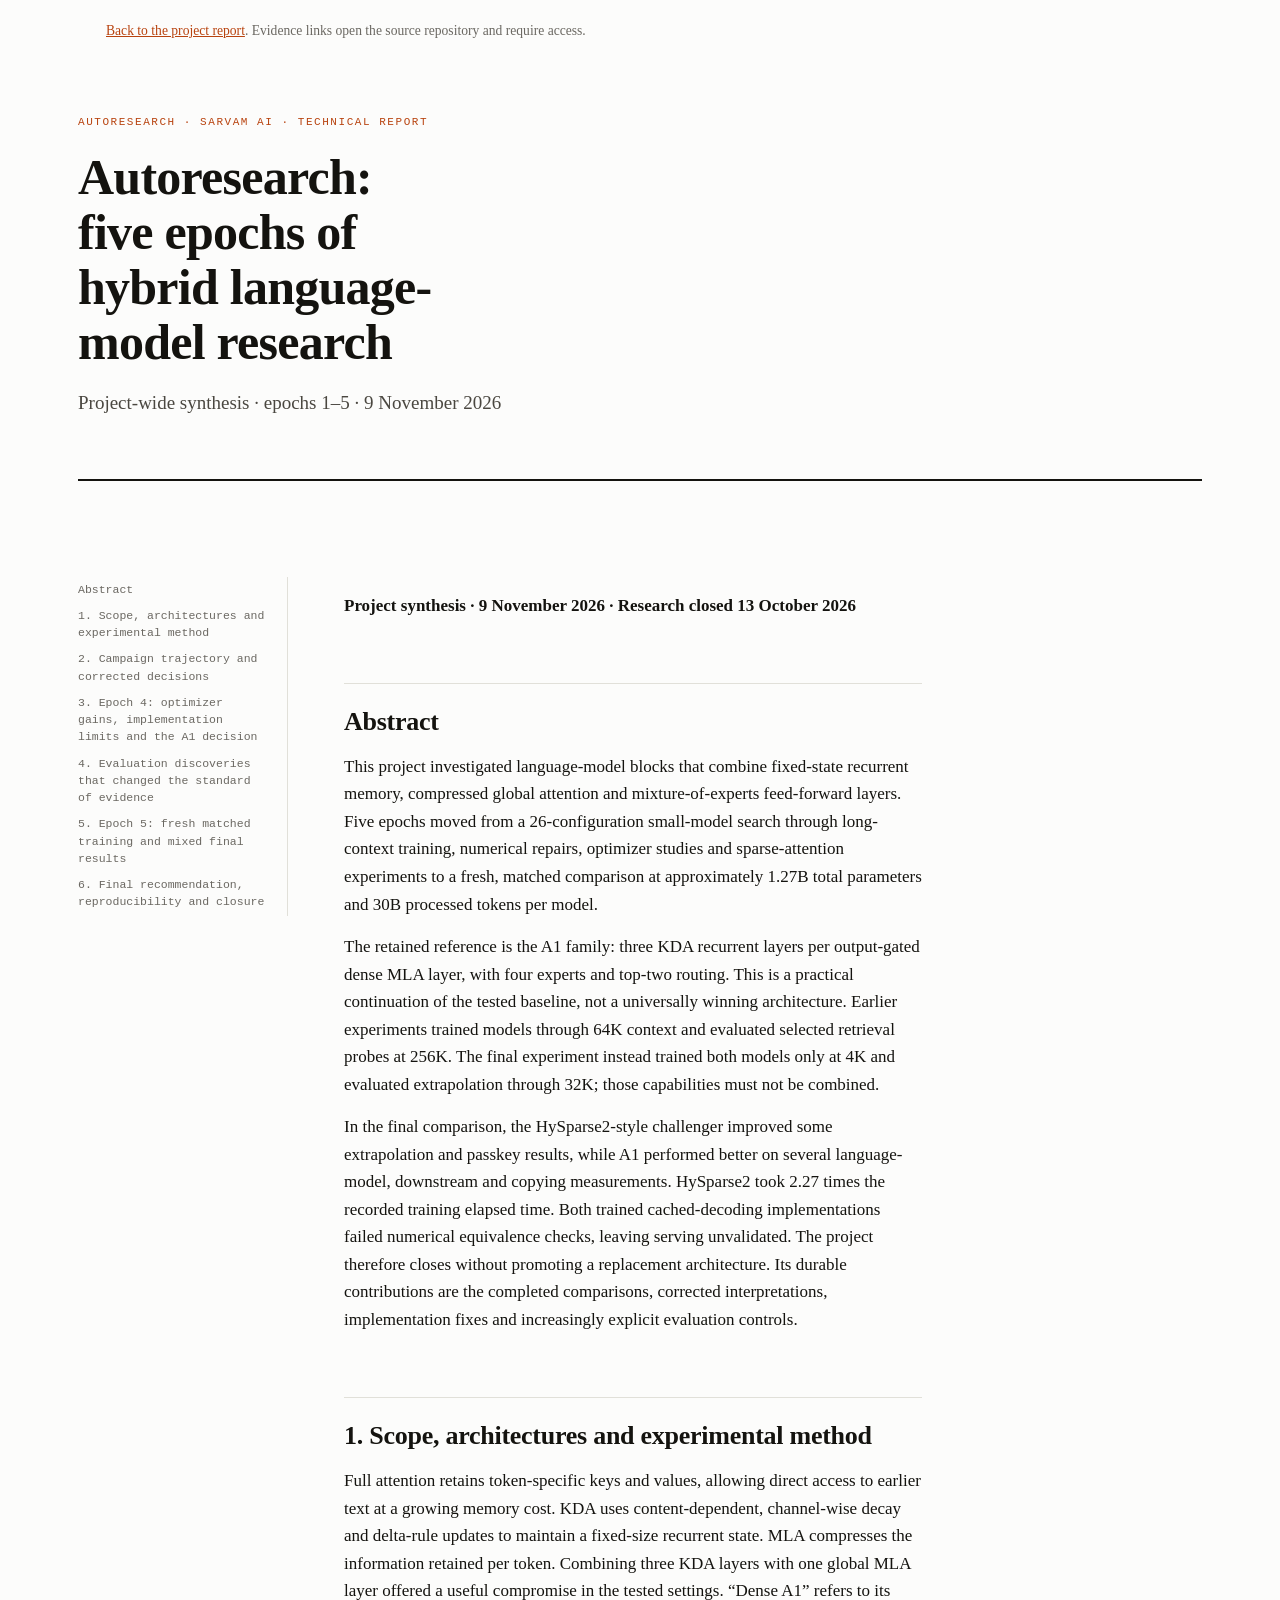
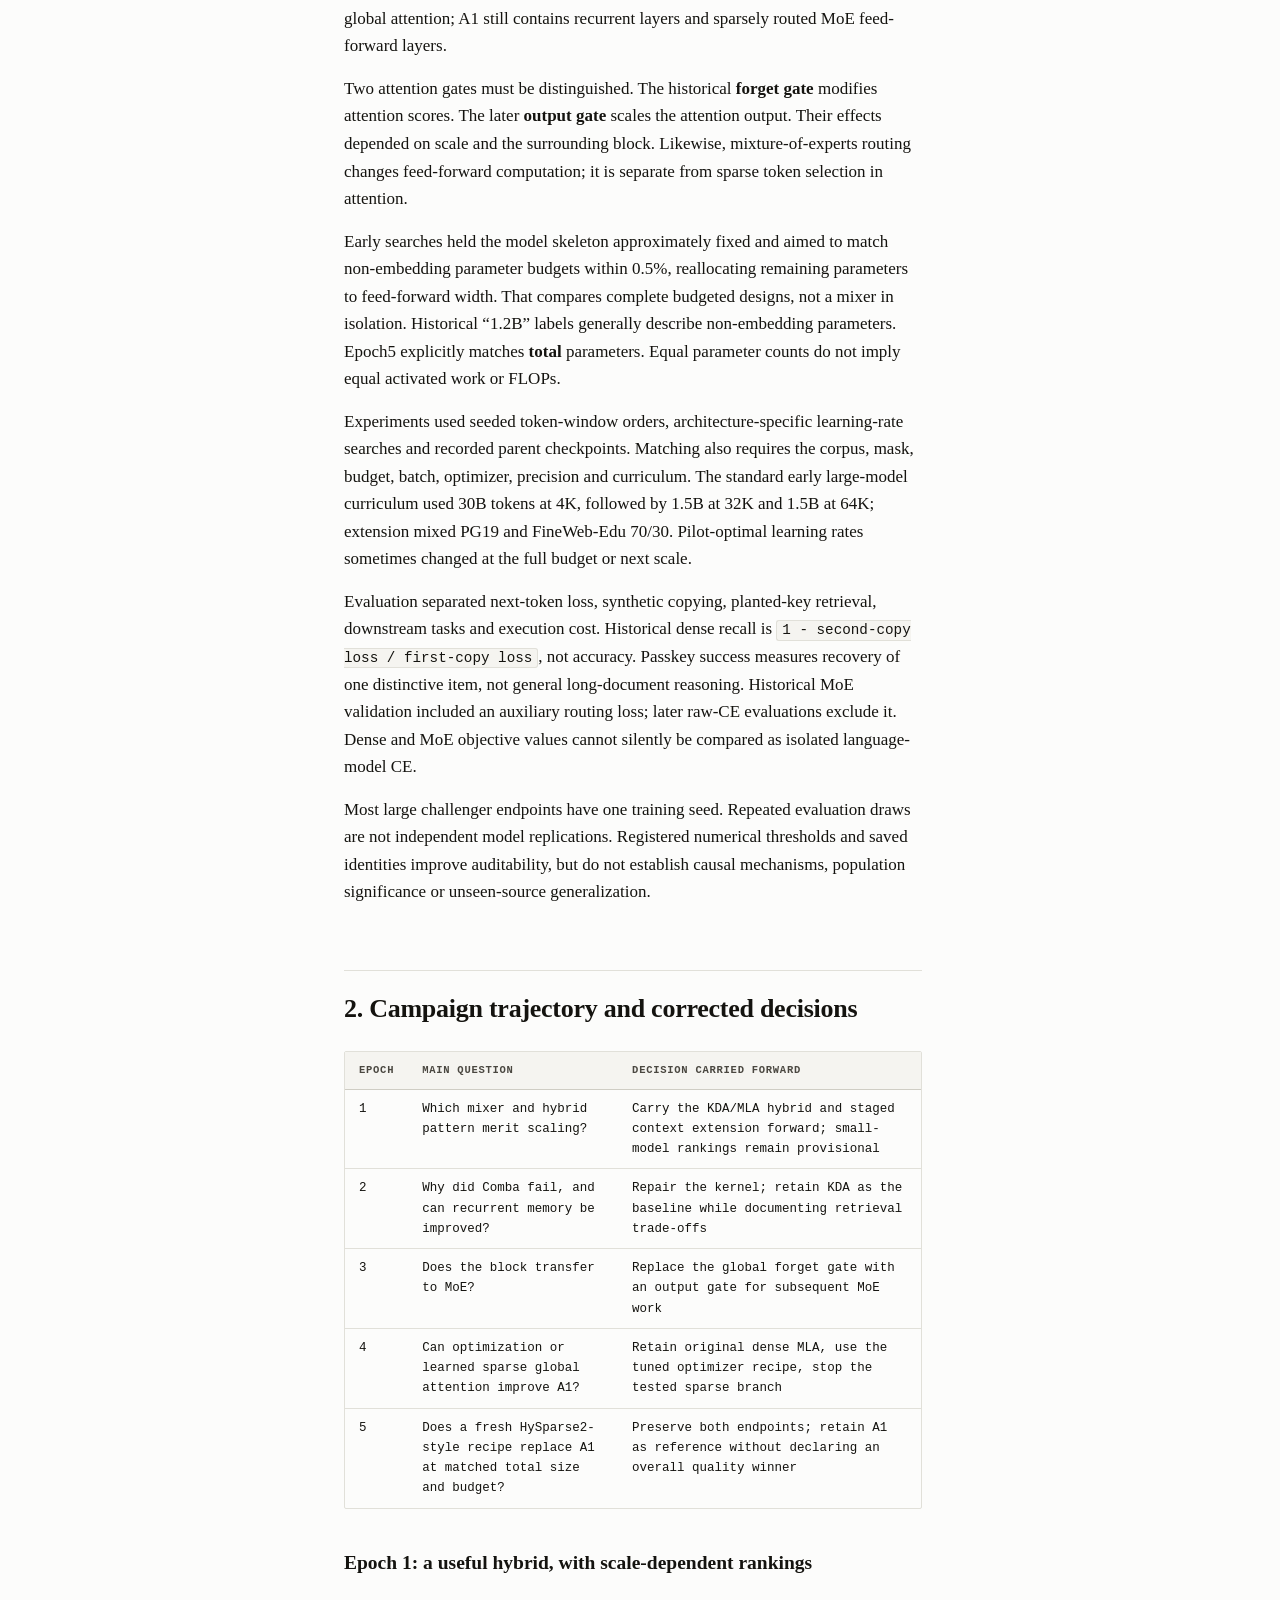
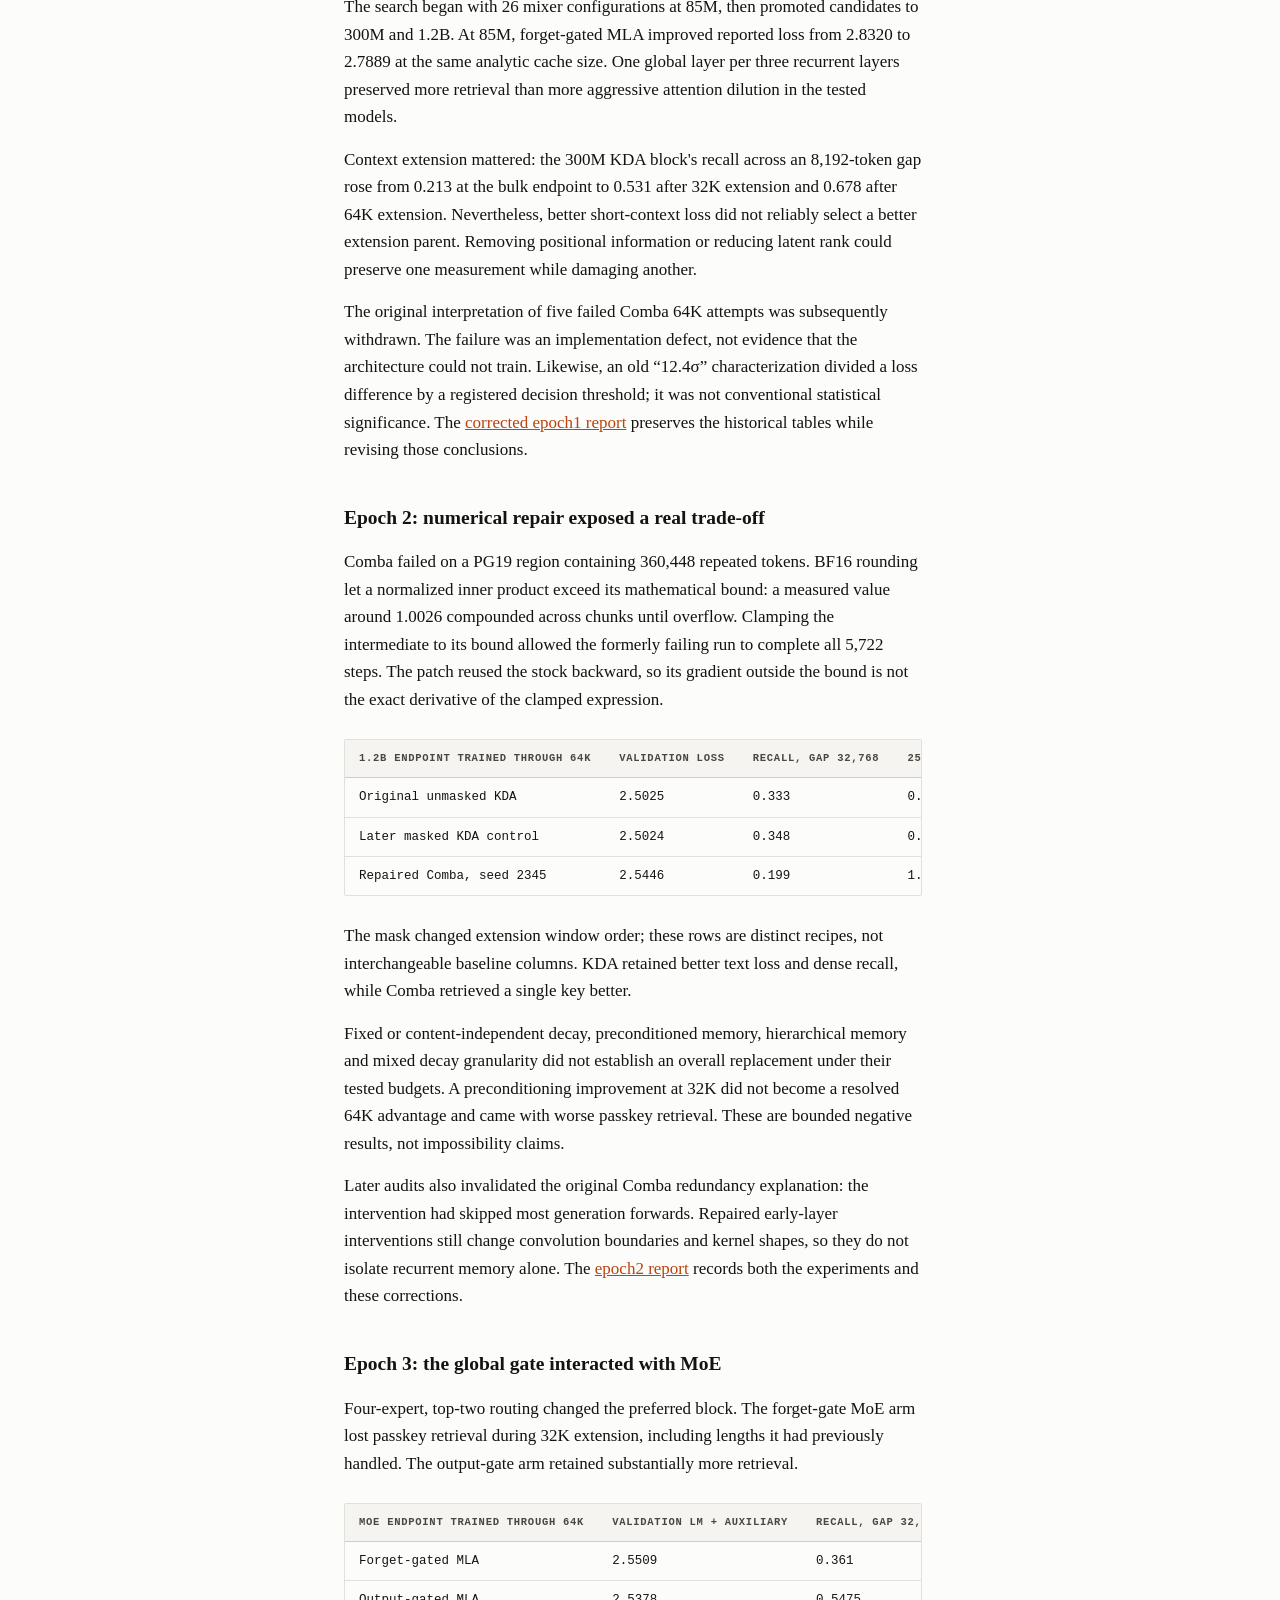
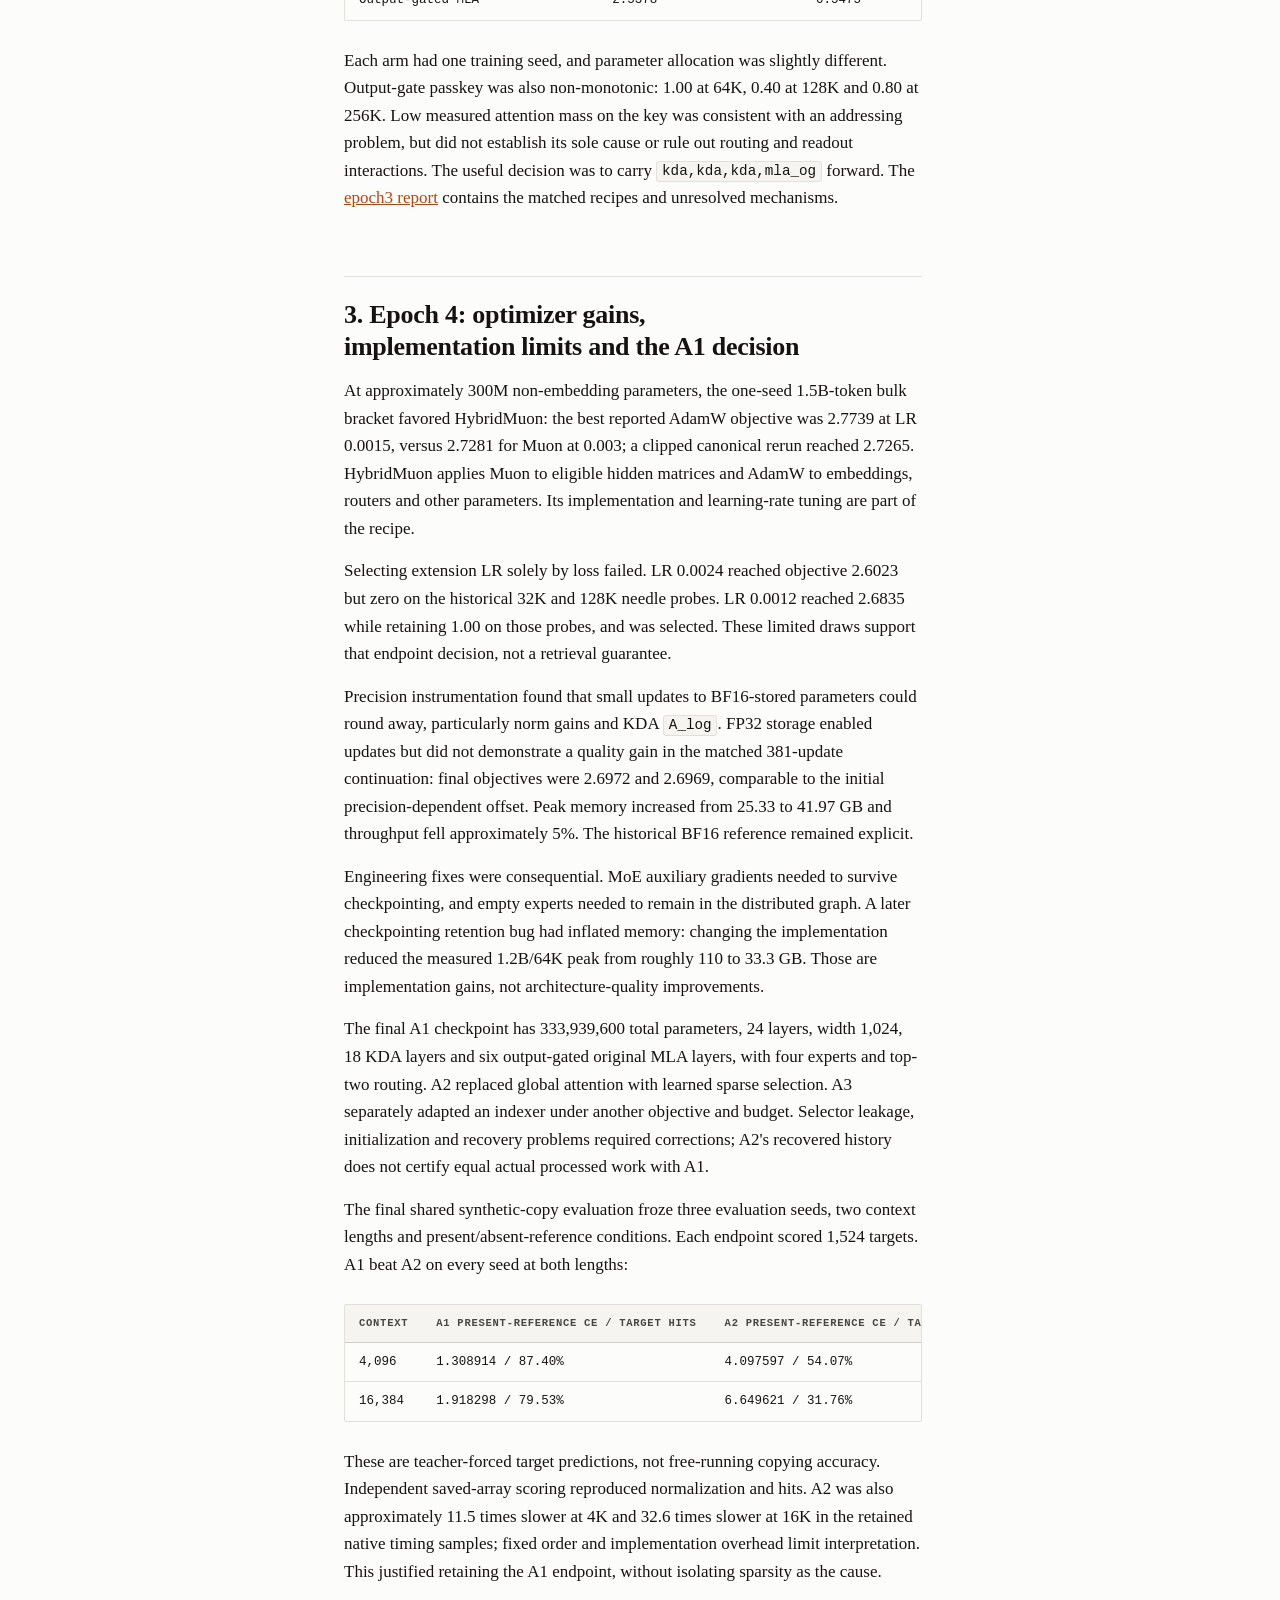
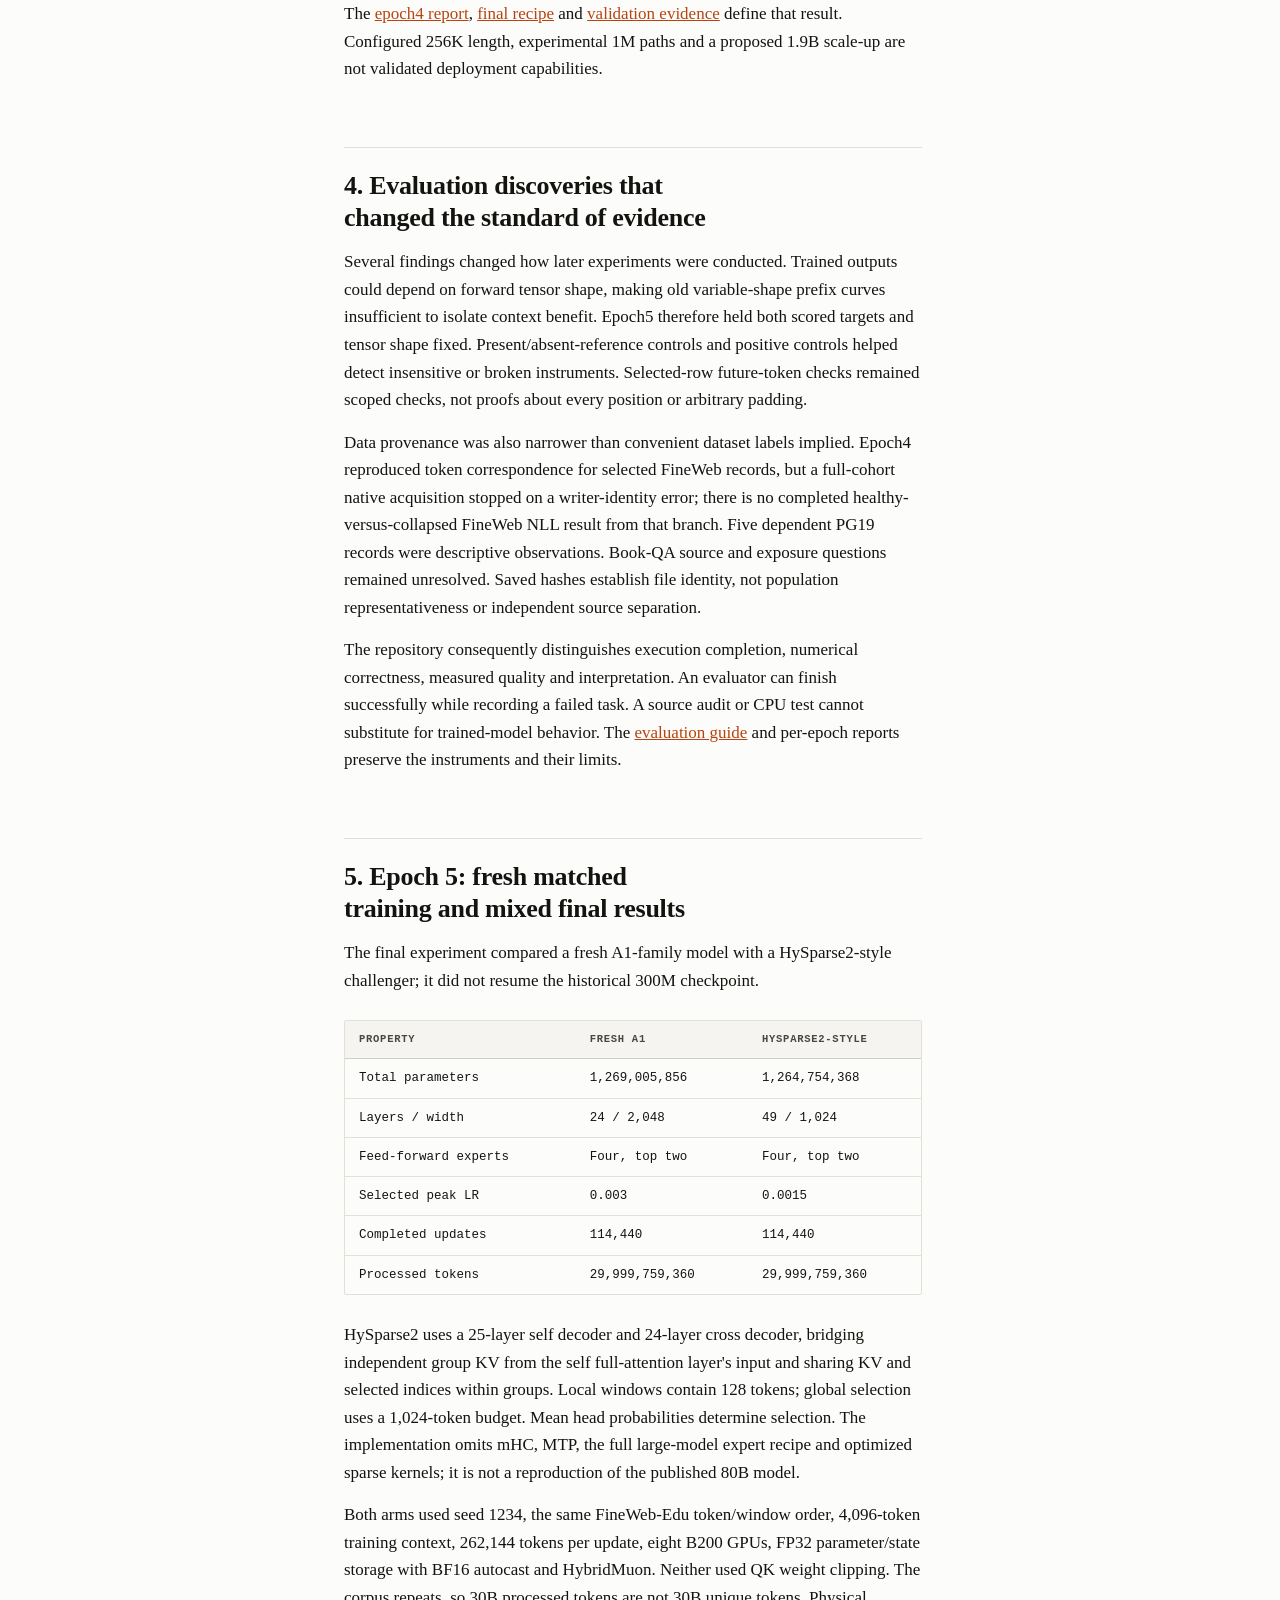
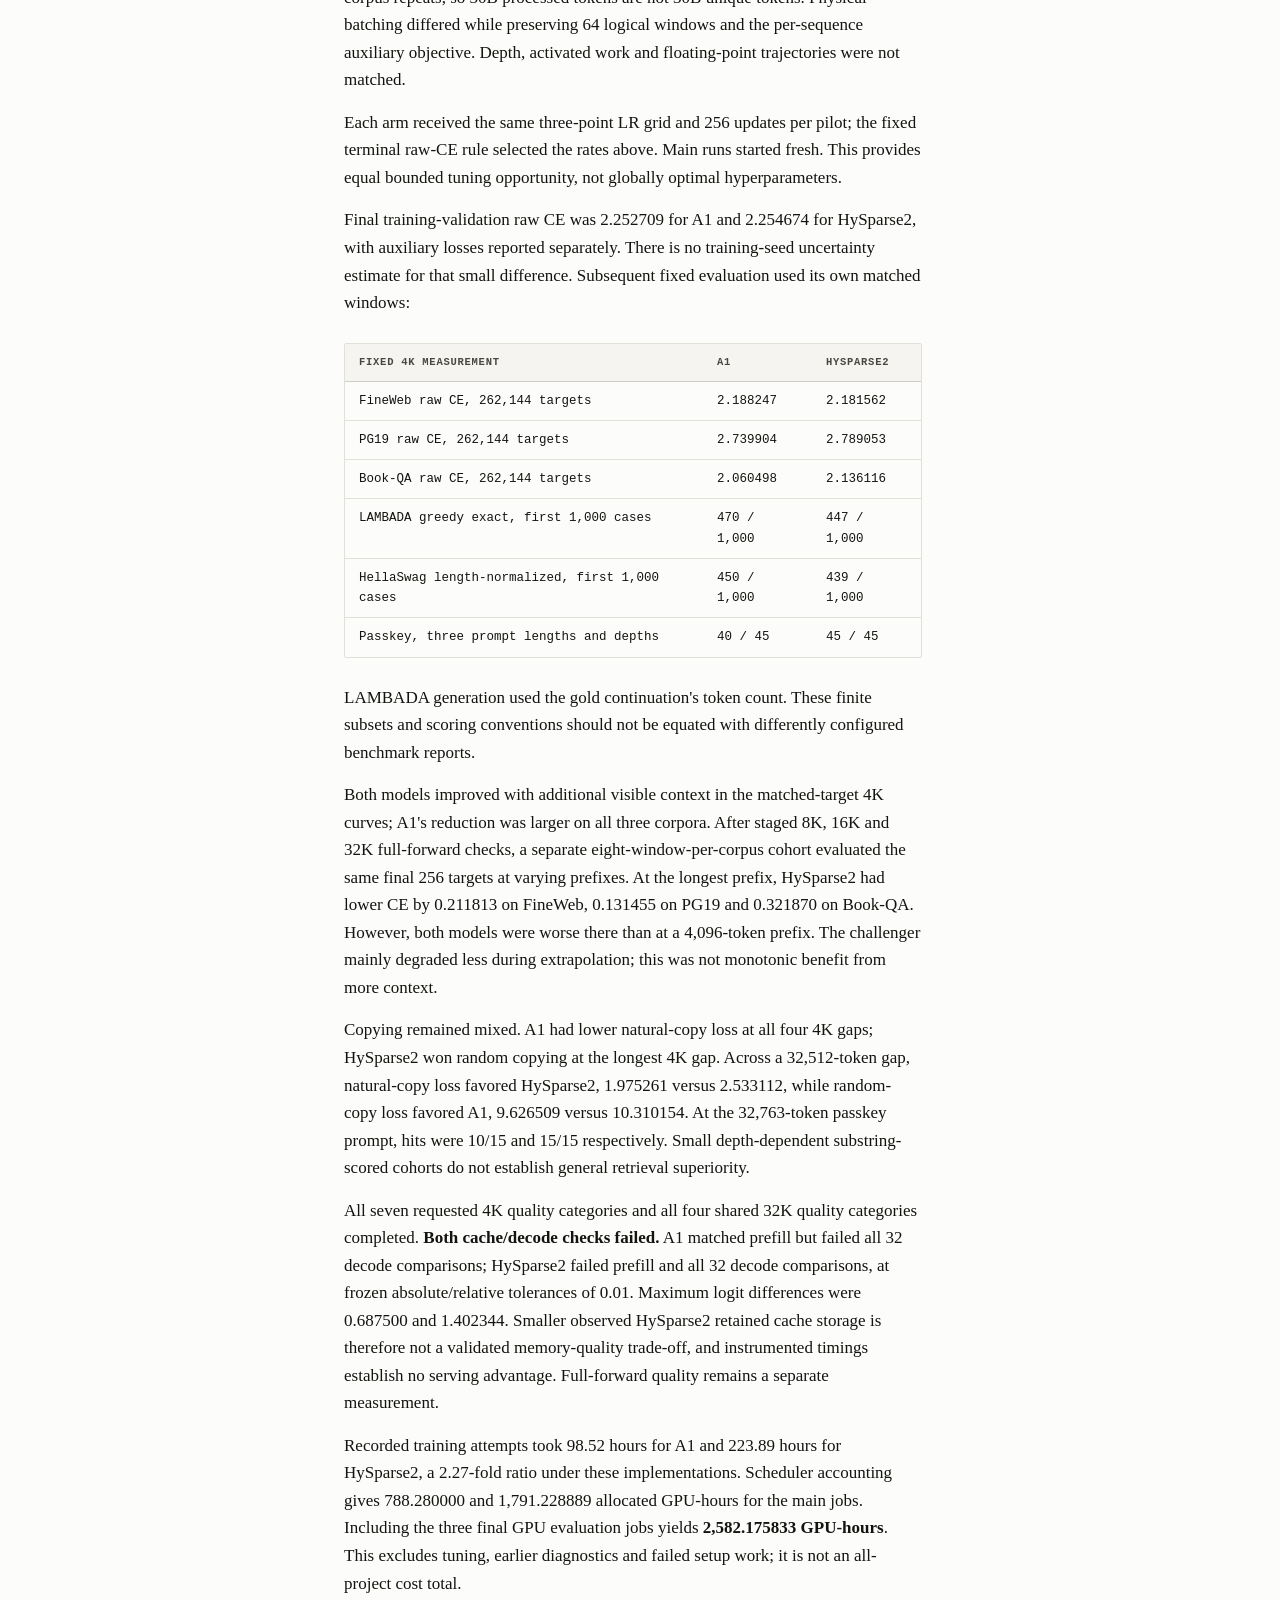
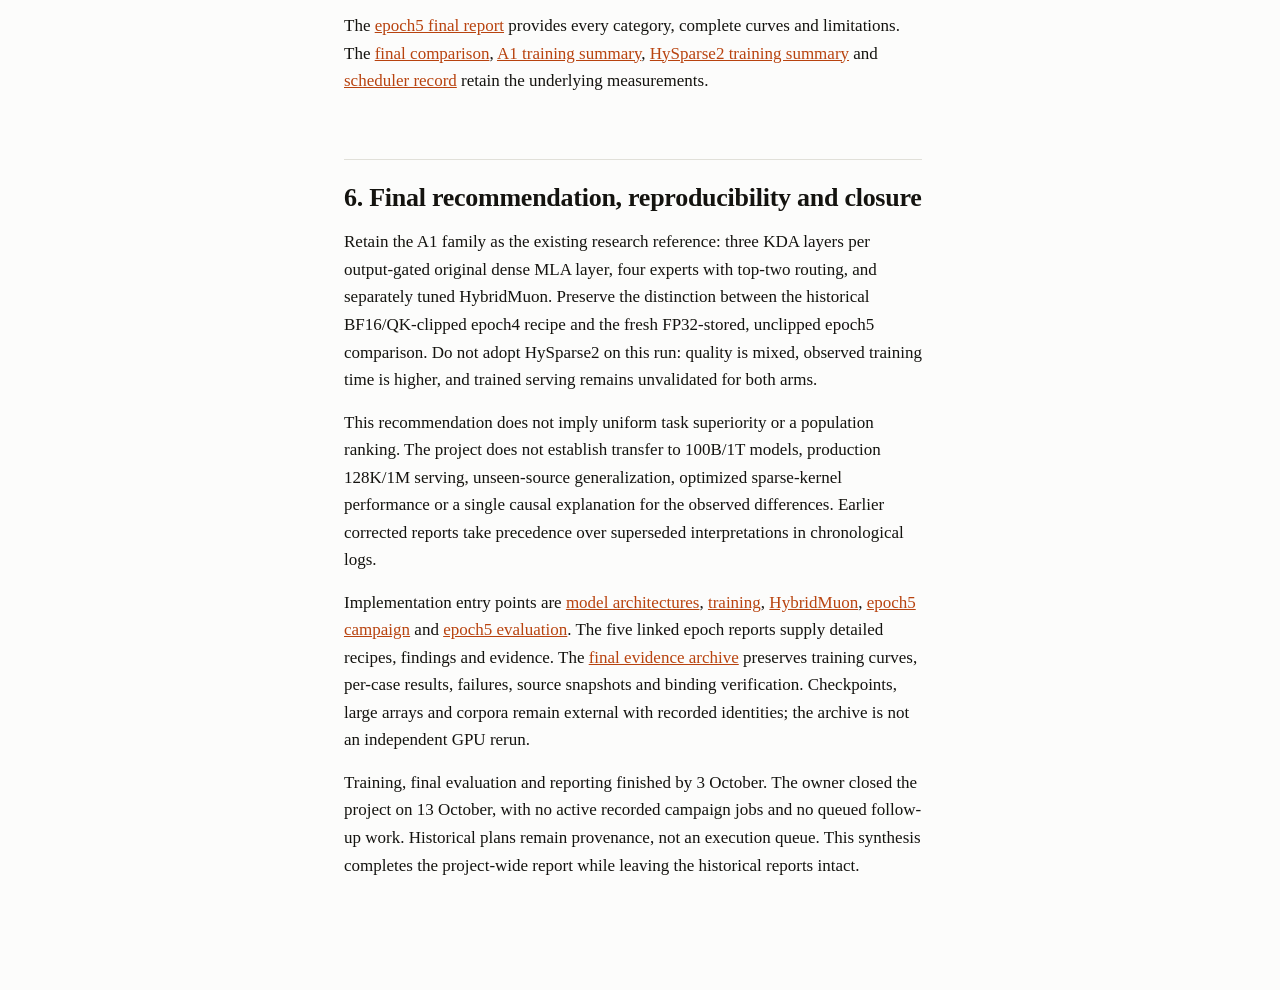
==== report.html @ d6b73aab "Publish interactive report on five epochs of hybrid model research" ====
<!doctype html>
<html lang="en">
<head>
<meta charset="utf-8">
<meta name="viewport" content="width=device-width, initial-scale=1">
<title>Autoresearch: five epochs of hybrid language-model research</title>
<style>
:root{
  /* Palette inherited from the figures, so page and plots read as one system.
     The plots' orange #eb6834 and blue #2a78d6 are deepened here for text
     contrast; the rule colour is the plots' own grid line. */
  --ground:#fcfcfb; --raise:#f5f4f0; --ink:#14130f; --ink-2:#4a4740;
  --muted:#6b6862; --rule:#e1e0d9; --rule-2:#cfcdc4;
  --accent:#b8430f; --accent-mark:#eb6834; --rival:#1f5fae;
  --good:#1f6f4a; --warn:#8a5a00;
  --serif:Charter,"Bitstream Charter","Iowan Old Style","Source Serif Pro",Georgia,serif;
  --sans:"Inter var",ui-sans-serif,-apple-system,"Segoe UI",Roboto,Helvetica,Arial,sans-serif;
  --mono:ui-monospace,"SF Mono",SFMono-Regular,Menlo,Consolas,"Liberation Mono",monospace;
  --measure:68ch;
}
@media (prefers-color-scheme:dark){
  :root{--ground:#100f0d; --raise:#1a1815; --ink:#eeece6; --ink-2:#c2bfb6;
        --muted:#8f8b82; --rule:#2b2925; --rule-2:#3b3833;
        --accent:#f08a5f; --accent-mark:#eb6834; --rival:#6ea8ec;
        --good:#5fbf8f; --warn:#d9a441;}
}
:root[data-theme="dark"]{--ground:#100f0d; --raise:#1a1815; --ink:#eeece6; --ink-2:#c2bfb6;
  --muted:#8f8b82; --rule:#2b2925; --rule-2:#3b3833;
  --accent:#f08a5f; --accent-mark:#eb6834; --rival:#6ea8ec;
  --good:#5fbf8f; --warn:#d9a441;}
:root[data-theme="light"]{--ground:#fcfcfb; --raise:#f5f4f0; --ink:#14130f; --ink-2:#4a4740;
  --muted:#6b6862; --rule:#e1e0d9; --rule-2:#cfcdc4;
  --accent:#b8430f; --accent-mark:#eb6834; --rival:#1f5fae;
  --good:#1f6f4a; --warn:#8a5a00;}

*{box-sizing:border-box}
body{margin:0;background:var(--ground);color:var(--ink);
  font-family:var(--serif);font-size:17px;line-height:1.62;
  -webkit-font-smoothing:antialiased;font-variant-numeric:oldstyle-nums proportional-nums}
.wrap{max-width:1180px;margin:0 auto;padding:0 28px 96px;
  display:grid;grid-template-columns:minmax(0,1fr);gap:0}
@media(min-width:1080px){.wrap{grid-template-columns:210px minmax(0,1fr);gap:56px;padding-top:8px}}

/* ---- masthead: facts, not flourish ---- */
header.mast{grid-column:1/-1;padding:64px 0 30px;border-bottom:2px solid var(--ink);margin-bottom:40px}
.eyebrow{font-family:var(--mono);font-size:11px;letter-spacing:.14em;text-transform:uppercase;
  color:var(--accent);margin:0 0 18px}
h1.title{font-family:var(--serif);font-weight:600;font-size:clamp(30px,4.6vw,50px);
  line-height:1.1;letter-spacing:-.015em;margin:0 0 18px;max-width:20ch;text-wrap:balance}
.standfirst{font-size:19px;color:var(--ink-2);max-width:60ch;margin:0 0 30px}
.ledger{display:flex;flex-wrap:wrap;gap:0;border-top:1px solid var(--rule);
  font-family:var(--mono);font-size:12px}
.ledger div{padding:11px 24px 11px 0;margin-right:24px;border-right:1px solid var(--rule);
  display:flex;flex-direction:column;gap:3px}
.ledger div:last-child{border-right:0}
.ledger b{font-size:19px;font-weight:600;color:var(--ink);font-variant-numeric:tabular-nums}
.ledger span{color:var(--muted);letter-spacing:.06em;text-transform:uppercase;font-size:10px}

/* ---- side nav ---- */
nav.toc{display:none}
@media(min-width:1080px){
  nav.toc{display:block;position:sticky;top:24px;align-self:start;max-height:calc(100vh - 48px);
    overflow-y:auto;font-family:var(--mono);font-size:11.5px;line-height:1.5;
    border-right:1px solid var(--rule);padding-right:18px}
  nav.toc a{display:block;color:var(--muted);text-decoration:none;padding:4px 0;
    border-bottom:1px solid transparent}
  nav.toc a:hover{color:var(--accent)}
}

main{min-width:0;max-width:var(--measure)}
h2{font-family:var(--serif);font-weight:600;font-size:26px;line-height:1.22;letter-spacing:-.01em;
  margin:64px 0 6px;padding-top:22px;border-top:1px solid var(--rule);text-wrap:balance}
h3{font-family:var(--serif);font-weight:600;font-size:19.5px;margin:38px 0 4px;text-wrap:balance}
h4{font-family:var(--mono);font-weight:600;font-size:12px;letter-spacing:.1em;text-transform:uppercase;
  color:var(--muted);margin:30px 0 4px}
p{margin:15px 0}
strong{font-weight:650;color:var(--ink)}
em{font-style:italic}
a{color:var(--accent)}
code{font-family:var(--mono);font-size:.84em;background:var(--raise);
  border:1px solid var(--rule);border-radius:3px;padding:.1em .34em;word-break:break-word}
blockquote{margin:26px 0;padding:18px 22px;background:var(--raise);
  border-left:3px solid var(--accent-mark);font-size:17px}
blockquote p{margin:0}
ul,ol{margin:15px 0;padding-left:1.35em}
li{margin:7px 0}
li::marker{color:var(--muted);font-family:var(--mono);font-size:.85em}

/* ---- tables: the data voice is monospace ---- */
.scroll{overflow-x:auto;margin:26px 0;border:1px solid var(--rule);border-radius:2px}
table{border-collapse:collapse;width:100%;font-family:var(--mono);font-size:12.5px;
  font-variant-numeric:tabular-nums lining-nums}
th{text-align:left;padding:10px 14px;background:var(--raise);color:var(--ink-2);
  font-weight:600;font-size:10.5px;letter-spacing:.07em;text-transform:uppercase;
  border-bottom:1px solid var(--rule-2);white-space:nowrap}
td{padding:9px 14px;border-bottom:1px solid var(--rule);vertical-align:top}
tbody tr:last-child td{border-bottom:0}
td:first-child{color:var(--ink)}
td code{background:none;border:0;padding:0}

/* ---- figures break out of the measure ---- */
figure{margin:40px 0;max-width:min(100%,900px)}
@media(min-width:1080px){figure{width:calc(var(--measure) + 150px);max-width:none}}
figure img{width:100%;height:auto;display:block;border:1px solid var(--rule);border-radius:2px;
  background:#fcfcfb}
figcaption{font-family:var(--sans);font-size:12.5px;line-height:1.5;color:var(--muted);
  margin-top:10px;max-width:72ch}
.fignum{font-family:var(--mono);font-size:10.5px;letter-spacing:.09em;text-transform:uppercase;
  color:var(--accent);margin-right:7px}

:focus-visible{outline:2px solid var(--accent);outline-offset:2px}
@media (prefers-reduced-motion:reduce){*{animation:none!important;transition:none!important}}
</style>

</head>
<body>
<aside style="max-width:1124px;margin:20px auto 0;padding:0 28px;font-size:.85rem;color:var(--muted)"><a href="index.html">Back to the project report</a>. Evidence links open the source repository and require access.</aside>

<div class="wrap">
  <header class="mast">
    <p class="eyebrow">Autoresearch · Sarvam AI · technical report</p>
    <h1 class="title">Autoresearch: five epochs of hybrid language-model research</h1>
    <p class="standfirst">Project-wide synthesis · epochs 1–5 · 9 November 2026</p>
  </header>
  <nav class="toc"><a href="#abstract">Abstract</a><a href="#1-scope-architectures-and-experimental-method">1. Scope, architectures and experimental method</a><a href="#2-campaign-trajectory-and-corrected-decisions">2. Campaign trajectory and corrected decisions</a><a href="#3-epoch-4-optimizer-gains-implementation-limits-and-the-a1-decision">3. Epoch 4: optimizer gains, implementation limits and the A1 decision</a><a href="#4-evaluation-discoveries-that-changed-the-standard-of-evidence">4. Evaluation discoveries that changed the standard of evidence</a><a href="#5-epoch-5-fresh-matched-training-and-mixed-final-results">5. Epoch 5: fresh matched training and mixed final results</a><a href="#6-final-recommendation-reproducibility-and-closure">6. Final recommendation, reproducibility and closure</a></nav>
  <main><p><strong>Project synthesis · 9 November 2026 · Research closed 13 October 2026</strong></p>
<h2 id="abstract">Abstract</h2>
<p>This project investigated language-model blocks that combine fixed-state recurrent memory, compressed global attention and mixture-of-experts feed-forward layers. Five epochs moved from a 26-configuration small-model search through long-context training, numerical repairs, optimizer studies and sparse-attention experiments to a fresh, matched comparison at approximately 1.27B total parameters and 30B processed tokens per model.</p>
<p>The retained reference is the A1 family: three KDA recurrent layers per output-gated dense MLA layer, with four experts and top-two routing. This is a practical continuation of the tested baseline, not a universally winning architecture. Earlier experiments trained models through 64K context and evaluated selected retrieval probes at 256K. The final experiment instead trained both models only at 4K and evaluated extrapolation through 32K; those capabilities must not be combined.</p>
<p>In the final comparison, the HySparse2-style challenger improved some extrapolation and passkey results, while A1 performed better on several language-model, downstream and copying measurements. HySparse2 took 2.27 times the recorded training elapsed time. Both trained cached-decoding implementations failed numerical equivalence checks, leaving serving unvalidated. The project therefore closes without promoting a replacement architecture. Its durable contributions are the completed comparisons, corrected interpretations, implementation fixes and increasingly explicit evaluation controls.</p>
<h2 id="1-scope-architectures-and-experimental-method">1. Scope, architectures and experimental method</h2>
<p>Full attention retains token-specific keys and values, allowing direct access to earlier text at a growing memory cost. KDA uses content-dependent, channel-wise decay and delta-rule updates to maintain a fixed-size recurrent state. MLA compresses the information retained per token. Combining three KDA layers with one global MLA layer offered a useful compromise in the tested settings. “Dense A1” refers to its global attention; A1 still contains recurrent layers and sparsely routed MoE feed-forward layers.</p>
<p>Two attention gates must be distinguished. The historical <strong>forget gate</strong> modifies attention scores. The later <strong>output gate</strong> scales the attention output. Their effects depended on scale and the surrounding block. Likewise, mixture-of-experts routing changes feed-forward computation; it is separate from sparse token selection in attention.</p>
<p>Early searches held the model skeleton approximately fixed and aimed to match non-embedding parameter budgets within 0.5%, reallocating remaining parameters to feed-forward width. That compares complete budgeted designs, not a mixer in isolation. Historical “1.2B” labels generally describe non-embedding parameters. Epoch5 explicitly matches <strong>total</strong> parameters. Equal parameter counts do not imply equal activated work or FLOPs.</p>
<p>Experiments used seeded token-window orders, architecture-specific learning-rate searches and recorded parent checkpoints. Matching also requires the corpus, mask, budget, batch, optimizer, precision and curriculum. The standard early large-model curriculum used 30B tokens at 4K, followed by 1.5B at 32K and 1.5B at 64K; extension mixed PG19 and FineWeb-Edu 70/30. Pilot-optimal learning rates sometimes changed at the full budget or next scale.</p>
<p>Evaluation separated next-token loss, synthetic copying, planted-key retrieval, downstream tasks and execution cost. Historical dense recall is <code>1 - second-copy loss / first-copy loss</code>, not accuracy. Passkey success measures recovery of one distinctive item, not general long-document reasoning. Historical MoE validation included an auxiliary routing loss; later raw-CE evaluations exclude it. Dense and MoE objective values cannot silently be compared as isolated language-model CE.</p>
<p>Most large challenger endpoints have one training seed. Repeated evaluation draws are not independent model replications. Registered numerical thresholds and saved identities improve auditability, but do not establish causal mechanisms, population significance or unseen-source generalization.</p>
<h2 id="2-campaign-trajectory-and-corrected-decisions">2. Campaign trajectory and corrected decisions</h2>
<div class="scroll"><table><thead><tr><th>Epoch</th><th>Main question</th><th>Decision carried forward</th></tr></thead><tbody><tr><td>1</td><td>Which mixer and hybrid pattern merit scaling?</td><td>Carry the KDA/MLA hybrid and staged context extension forward; small-model rankings remain provisional</td></tr><tr><td>2</td><td>Why did Comba fail, and can recurrent memory be improved?</td><td>Repair the kernel; retain KDA as the baseline while documenting retrieval trade-offs</td></tr><tr><td>3</td><td>Does the block transfer to MoE?</td><td>Replace the global forget gate with an output gate for subsequent MoE work</td></tr><tr><td>4</td><td>Can optimization or learned sparse global attention improve A1?</td><td>Retain original dense MLA, use the tuned optimizer recipe, stop the tested sparse branch</td></tr><tr><td>5</td><td>Does a fresh HySparse2-style recipe replace A1 at matched total size and budget?</td><td>Preserve both endpoints; retain A1 as reference without declaring an overall quality winner</td></tr></tbody></table></div>
<h3 id="epoch-1-a-useful-hybrid-with-scale-dependent-rankings">Epoch 1: a useful hybrid, with scale-dependent rankings</h3>
<p>The search began with 26 mixer configurations at 85M, then promoted candidates to 300M and 1.2B. At 85M, forget-gated MLA improved reported loss from 2.8320 to 2.7889 at the same analytic cache size. One global layer per three recurrent layers preserved more retrieval than more aggressive attention dilution in the tested models.</p>
<p>Context extension mattered: the 300M KDA block&#x27;s recall across an 8,192-token gap rose from 0.213 at the bulk endpoint to 0.531 after 32K extension and 0.678 after 64K extension. Nevertheless, better short-context loss did not reliably select a better extension parent. Removing positional information or reducing latent rank could preserve one measurement while damaging another.</p>
<p>The original interpretation of five failed Comba 64K attempts was subsequently withdrawn. The failure was an implementation defect, not evidence that the architecture could not train. Likewise, an old “12.4σ” characterization divided a loss difference by a registered decision threshold; it was not conventional statistical significance. The <a href="https://github.com/rahul-sarvam/autoresearch/blob/epoch5/tech_report/report.md">corrected epoch1 report</a> preserves the historical tables while revising those conclusions.</p>
<h3 id="epoch-2-numerical-repair-exposed-a-real-trade-off">Epoch 2: numerical repair exposed a real trade-off</h3>
<p>Comba failed on a PG19 region containing 360,448 repeated tokens. BF16 rounding let a normalized inner product exceed its mathematical bound: a measured value around 1.0026 compounded across chunks until overflow. Clamping the intermediate to its bound allowed the formerly failing run to complete all 5,722 steps. The patch reused the stock backward, so its gradient outside the bound is not the exact derivative of the clamped expression.</p>
<div class="scroll"><table><thead><tr><th>1.2B endpoint trained through 64K</th><th>Validation loss</th><th>Recall, gap 32,768</th><th>256K passkey, five evaluation draws</th></tr></thead><tbody><tr><td>Original unmasked KDA</td><td>2.5025</td><td>0.333</td><td>0.600 ± 0.000</td></tr><tr><td>Later masked KDA control</td><td>2.5024</td><td>0.348</td><td>0.560 ± 0.037</td></tr><tr><td>Repaired Comba, seed 2345</td><td>2.5446</td><td>0.199</td><td>1.000 ± 0.000</td></tr></tbody></table></div>
<p>The mask changed extension window order; these rows are distinct recipes, not interchangeable baseline columns. KDA retained better text loss and dense recall, while Comba retrieved a single key better.</p>
<p>Fixed or content-independent decay, preconditioned memory, hierarchical memory and mixed decay granularity did not establish an overall replacement under their tested budgets. A preconditioning improvement at 32K did not become a resolved 64K advantage and came with worse passkey retrieval. These are bounded negative results, not impossibility claims.</p>
<p>Later audits also invalidated the original Comba redundancy explanation: the intervention had skipped most generation forwards. Repaired early-layer interventions still change convolution boundaries and kernel shapes, so they do not isolate recurrent memory alone. The <a href="https://github.com/rahul-sarvam/autoresearch/blob/epoch5/epoch2/tech_report/report.md">epoch2 report</a> records both the experiments and these corrections.</p>
<h3 id="epoch-3-the-global-gate-interacted-with-moe">Epoch 3: the global gate interacted with MoE</h3>
<p>Four-expert, top-two routing changed the preferred block. The forget-gate MoE arm lost passkey retrieval during 32K extension, including lengths it had previously handled. The output-gate arm retained substantially more retrieval.</p>
<div class="scroll"><table><thead><tr><th>MoE endpoint trained through 64K</th><th>Validation LM + auxiliary</th><th>Recall, gap 32,768</th><th>256K passkey</th></tr></thead><tbody><tr><td>Forget-gated MLA</td><td>2.5509</td><td>0.361</td><td>0.000</td></tr><tr><td>Output-gated MLA</td><td>2.5378</td><td>0.5475</td><td>0.800</td></tr></tbody></table></div>
<p>Each arm had one training seed, and parameter allocation was slightly different. Output-gate passkey was also non-monotonic: 1.00 at 64K, 0.40 at 128K and 0.80 at 256K. Low measured attention mass on the key was consistent with an addressing problem, but did not establish its sole cause or rule out routing and readout interactions. The useful decision was to carry <code>kda,kda,kda,mla_og</code> forward. The <a href="https://github.com/rahul-sarvam/autoresearch/blob/epoch5/epoch3/tech_report/report.md">epoch3 report</a> contains the matched recipes and unresolved mechanisms.</p>
<h2 id="3-epoch-4-optimizer-gains-implementation-limits-and-the-a1-decision">3. Epoch 4: optimizer gains, implementation limits and the A1 decision</h2>
<p>At approximately 300M non-embedding parameters, the one-seed 1.5B-token bulk bracket favored HybridMuon: the best reported AdamW objective was 2.7739 at LR 0.0015, versus 2.7281 for Muon at 0.003; a clipped canonical rerun reached 2.7265. HybridMuon applies Muon to eligible hidden matrices and AdamW to embeddings, routers and other parameters. Its implementation and learning-rate tuning are part of the recipe.</p>
<p>Selecting extension LR solely by loss failed. LR 0.0024 reached objective 2.6023 but zero on the historical 32K and 128K needle probes. LR 0.0012 reached 2.6835 while retaining 1.00 on those probes, and was selected. These limited draws support that endpoint decision, not a retrieval guarantee.</p>
<p>Precision instrumentation found that small updates to BF16-stored parameters could round away, particularly norm gains and KDA <code>A_log</code>. FP32 storage enabled updates but did not demonstrate a quality gain in the matched 381-update continuation: final objectives were 2.6972 and 2.6969, comparable to the initial precision-dependent offset. Peak memory increased from 25.33 to 41.97 GB and throughput fell approximately 5%. The historical BF16 reference remained explicit.</p>
<p>Engineering fixes were consequential. MoE auxiliary gradients needed to survive checkpointing, and empty experts needed to remain in the distributed graph. A later checkpointing retention bug had inflated memory: changing the implementation reduced the measured 1.2B/64K peak from roughly 110 to 33.3 GB. Those are implementation gains, not architecture-quality improvements.</p>
<p>The final A1 checkpoint has 333,939,600 total parameters, 24 layers, width 1,024, 18 KDA layers and six output-gated original MLA layers, with four experts and top-two routing. A2 replaced global attention with learned sparse selection. A3 separately adapted an indexer under another objective and budget. Selector leakage, initialization and recovery problems required corrections; A2&#x27;s recovered history does not certify equal actual processed work with A1.</p>
<p>The final shared synthetic-copy evaluation froze three evaluation seeds, two context lengths and present/absent-reference conditions. Each endpoint scored 1,524 targets. A1 beat A2 on every seed at both lengths:</p>
<div class="scroll"><table><thead><tr><th>Context</th><th>A1 present-reference CE / target hits</th><th>A2 present-reference CE / target hits</th></tr></thead><tbody><tr><td>4,096</td><td>1.308914 / 87.40%</td><td>4.097597 / 54.07%</td></tr><tr><td>16,384</td><td>1.918298 / 79.53%</td><td>6.649621 / 31.76%</td></tr></tbody></table></div>
<p>These are teacher-forced target predictions, not free-running copying accuracy. Independent saved-array scoring reproduced normalization and hits. A2 was also approximately 11.5 times slower at 4K and 32.6 times slower at 16K in the retained native timing samples; fixed order and implementation overhead limit interpretation. This justified retaining the A1 endpoint, without isolating sparsity as the cause.</p>
<p>The <a href="https://github.com/rahul-sarvam/autoresearch/blob/epoch5/epoch4/tech_report/report.md">epoch4 report</a>, <a href="https://github.com/rahul-sarvam/autoresearch/blob/epoch5/epoch4/tech_report/final_recipe.json">final recipe</a> and <a href="https://github.com/rahul-sarvam/autoresearch/blob/epoch5/epoch4/gates/a1_a2_minimal_validation/summary.json">validation evidence</a> define that result. Configured 256K length, experimental 1M paths and a proposed 1.9B scale-up are not validated deployment capabilities.</p>
<h2 id="4-evaluation-discoveries-that-changed-the-standard-of-evidence">4. Evaluation discoveries that changed the standard of evidence</h2>
<p>Several findings changed how later experiments were conducted. Trained outputs could depend on forward tensor shape, making old variable-shape prefix curves insufficient to isolate context benefit. Epoch5 therefore held both scored targets and tensor shape fixed. Present/absent-reference controls and positive controls helped detect insensitive or broken instruments. Selected-row future-token checks remained scoped checks, not proofs about every position or arbitrary padding.</p>
<p>Data provenance was also narrower than convenient dataset labels implied. Epoch4 reproduced token correspondence for selected FineWeb records, but a full-cohort native acquisition stopped on a writer-identity error; there is no completed healthy-versus-collapsed FineWeb NLL result from that branch. Five dependent PG19 records were descriptive observations. Book-QA source and exposure questions remained unresolved. Saved hashes establish file identity, not population representativeness or independent source separation.</p>
<p>The repository consequently distinguishes execution completion, numerical correctness, measured quality and interpretation. An evaluator can finish successfully while recording a failed task. A source audit or CPU test cannot substitute for trained-model behavior. The <a href="https://github.com/rahul-sarvam/autoresearch/blob/epoch5/tech_report/EVALUATION.md">evaluation guide</a> and per-epoch reports preserve the instruments and their limits.</p>
<h2 id="5-epoch-5-fresh-matched-training-and-mixed-final-results">5. Epoch 5: fresh matched training and mixed final results</h2>
<p>The final experiment compared a fresh A1-family model with a HySparse2-style challenger; it did not resume the historical 300M checkpoint.</p>
<div class="scroll"><table><thead><tr><th>Property</th><th>Fresh A1</th><th>HySparse2-style</th></tr></thead><tbody><tr><td>Total parameters</td><td>1,269,005,856</td><td>1,264,754,368</td></tr><tr><td>Layers / width</td><td>24 / 2,048</td><td>49 / 1,024</td></tr><tr><td>Feed-forward experts</td><td>Four, top two</td><td>Four, top two</td></tr><tr><td>Selected peak LR</td><td>0.003</td><td>0.0015</td></tr><tr><td>Completed updates</td><td>114,440</td><td>114,440</td></tr><tr><td>Processed tokens</td><td>29,999,759,360</td><td>29,999,759,360</td></tr></tbody></table></div>
<p>HySparse2 uses a 25-layer self decoder and 24-layer cross decoder, bridging independent group KV from the self full-attention layer&#x27;s input and sharing KV and selected indices within groups. Local windows contain 128 tokens; global selection uses a 1,024-token budget. Mean head probabilities determine selection. The implementation omits mHC, MTP, the full large-model expert recipe and optimized sparse kernels; it is not a reproduction of the published 80B model.</p>
<p>Both arms used seed 1234, the same FineWeb-Edu token/window order, 4,096-token training context, 262,144 tokens per update, eight B200 GPUs, FP32 parameter/state storage with BF16 autocast and HybridMuon. Neither used QK weight clipping. The corpus repeats, so 30B processed tokens are not 30B unique tokens. Physical batching differed while preserving 64 logical windows and the per-sequence auxiliary objective. Depth, activated work and floating-point trajectories were not matched.</p>
<p>Each arm received the same three-point LR grid and 256 updates per pilot; the fixed terminal raw-CE rule selected the rates above. Main runs started fresh. This provides equal bounded tuning opportunity, not globally optimal hyperparameters.</p>
<p>Final training-validation raw CE was 2.252709 for A1 and 2.254674 for HySparse2, with auxiliary losses reported separately. There is no training-seed uncertainty estimate for that small difference. Subsequent fixed evaluation used its own matched windows:</p>
<div class="scroll"><table><thead><tr><th>Fixed 4K measurement</th><th>A1</th><th>HySparse2</th></tr></thead><tbody><tr><td>FineWeb raw CE, 262,144 targets</td><td>2.188247</td><td>2.181562</td></tr><tr><td>PG19 raw CE, 262,144 targets</td><td>2.739904</td><td>2.789053</td></tr><tr><td>Book-QA raw CE, 262,144 targets</td><td>2.060498</td><td>2.136116</td></tr><tr><td>LAMBADA greedy exact, first 1,000 cases</td><td>470 / 1,000</td><td>447 / 1,000</td></tr><tr><td>HellaSwag length-normalized, first 1,000 cases</td><td>450 / 1,000</td><td>439 / 1,000</td></tr><tr><td>Passkey, three prompt lengths and depths</td><td>40 / 45</td><td>45 / 45</td></tr></tbody></table></div>
<p>LAMBADA generation used the gold continuation&#x27;s token count. These finite subsets and scoring conventions should not be equated with differently configured benchmark reports.</p>
<p>Both models improved with additional visible context in the matched-target 4K curves; A1&#x27;s reduction was larger on all three corpora. After staged 8K, 16K and 32K full-forward checks, a separate eight-window-per-corpus cohort evaluated the same final 256 targets at varying prefixes. At the longest prefix, HySparse2 had lower CE by 0.211813 on FineWeb, 0.131455 on PG19 and 0.321870 on Book-QA. However, both models were worse there than at a 4,096-token prefix. The challenger mainly degraded less during extrapolation; this was not monotonic benefit from more context.</p>
<p>Copying remained mixed. A1 had lower natural-copy loss at all four 4K gaps; HySparse2 won random copying at the longest 4K gap. Across a 32,512-token gap, natural-copy loss favored HySparse2, 1.975261 versus 2.533112, while random-copy loss favored A1, 9.626509 versus 10.310154. At the 32,763-token passkey prompt, hits were 10/15 and 15/15 respectively. Small depth-dependent substring-scored cohorts do not establish general retrieval superiority.</p>
<p>All seven requested 4K quality categories and all four shared 32K quality categories completed. <strong>Both cache/decode checks failed.</strong> A1 matched prefill but failed all 32 decode comparisons; HySparse2 failed prefill and all 32 decode comparisons, at frozen absolute/relative tolerances of 0.01. Maximum logit differences were 0.687500 and 1.402344. Smaller observed HySparse2 retained cache storage is therefore not a validated memory-quality trade-off, and instrumented timings establish no serving advantage. Full-forward quality remains a separate measurement.</p>
<p>Recorded training attempts took 98.52 hours for A1 and 223.89 hours for HySparse2, a 2.27-fold ratio under these implementations. Scheduler accounting gives 788.280000 and 1,791.228889 allocated GPU-hours for the main jobs. Including the three final GPU evaluation jobs yields <strong>2,582.175833 GPU-hours</strong>. This excludes tuning, earlier diagnostics and failed setup work; it is not an all-project cost total.</p>
<p>The <a href="https://github.com/rahul-sarvam/autoresearch/blob/epoch5/epoch5/FINAL_REPORT.md">epoch5 final report</a> provides every category, complete curves and limitations. The <a href="https://github.com/rahul-sarvam/autoresearch/blob/epoch5/epoch5/results/20261013/artifacts/matched-final-report-v1/output/comparison.json">final comparison</a>, <a href="https://github.com/rahul-sarvam/autoresearch/blob/epoch5/epoch5/results/20261013/artifacts/a1-main-30b-lr0003/output/train/summary-0-cc5b385a91ba.json">A1 training summary</a>, <a href="https://github.com/rahul-sarvam/autoresearch/blob/epoch5/epoch5/results/20261013/artifacts/hysparse-main-30b-selected-v1/output/train/summary-0-a114f444c14d.json">HySparse2 training summary</a> and <a href="https://github.com/rahul-sarvam/autoresearch/blob/epoch5/epoch5/results/20261013/scheduler-observation.json">scheduler record</a> retain the underlying measurements.</p>
<h2 id="6-final-recommendation-reproducibility-and-closure">6. Final recommendation, reproducibility and closure</h2>
<p>Retain the A1 family as the existing research reference: three KDA layers per output-gated original dense MLA layer, four experts with top-two routing, and separately tuned HybridMuon. Preserve the distinction between the historical BF16/QK-clipped epoch4 recipe and the fresh FP32-stored, unclipped epoch5 comparison. Do not adopt HySparse2 on this run: quality is mixed, observed training time is higher, and trained serving remains unvalidated for both arms.</p>
<p>This recommendation does not imply uniform task superiority or a population ranking. The project does not establish transfer to 100B/1T models, production 128K/1M serving, unseen-source generalization, optimized sparse-kernel performance or a single causal explanation for the observed differences. Earlier corrected reports take precedence over superseded interpretations in chronological logs.</p>
<p>Implementation entry points are <a href="https://github.com/rahul-sarvam/autoresearch/blob/epoch5/code/arch.py">model architectures</a>, <a href="https://github.com/rahul-sarvam/autoresearch/blob/epoch5/code/train.py">training</a>, <a href="https://github.com/rahul-sarvam/autoresearch/blob/epoch5/code/muon.py">HybridMuon</a>, <a href="https://github.com/rahul-sarvam/autoresearch/blob/epoch5/epoch5/campaign.py">epoch5 campaign</a> and <a href="https://github.com/rahul-sarvam/autoresearch/blob/epoch5/epoch5/evaluate.py">epoch5 evaluation</a>. The five linked epoch reports supply detailed recipes, findings and evidence. The <a href="https://github.com/rahul-sarvam/autoresearch/blob/epoch5/epoch5/results/20261013/README.md">final evidence archive</a> preserves training curves, per-case results, failures, source snapshots and binding verification. Checkpoints, large arrays and corpora remain external with recorded identities; the archive is not an independent GPU rerun.</p>
<p>Training, final evaluation and reporting finished by 3 October. The owner closed the project on 13 October, with no active recorded campaign jobs and no queued follow-up work. Historical plans remain provenance, not an execution queue. This synthesis completes the project-wide report while leaving the historical reports intact.</p></main>
</div>

</body>
</html>
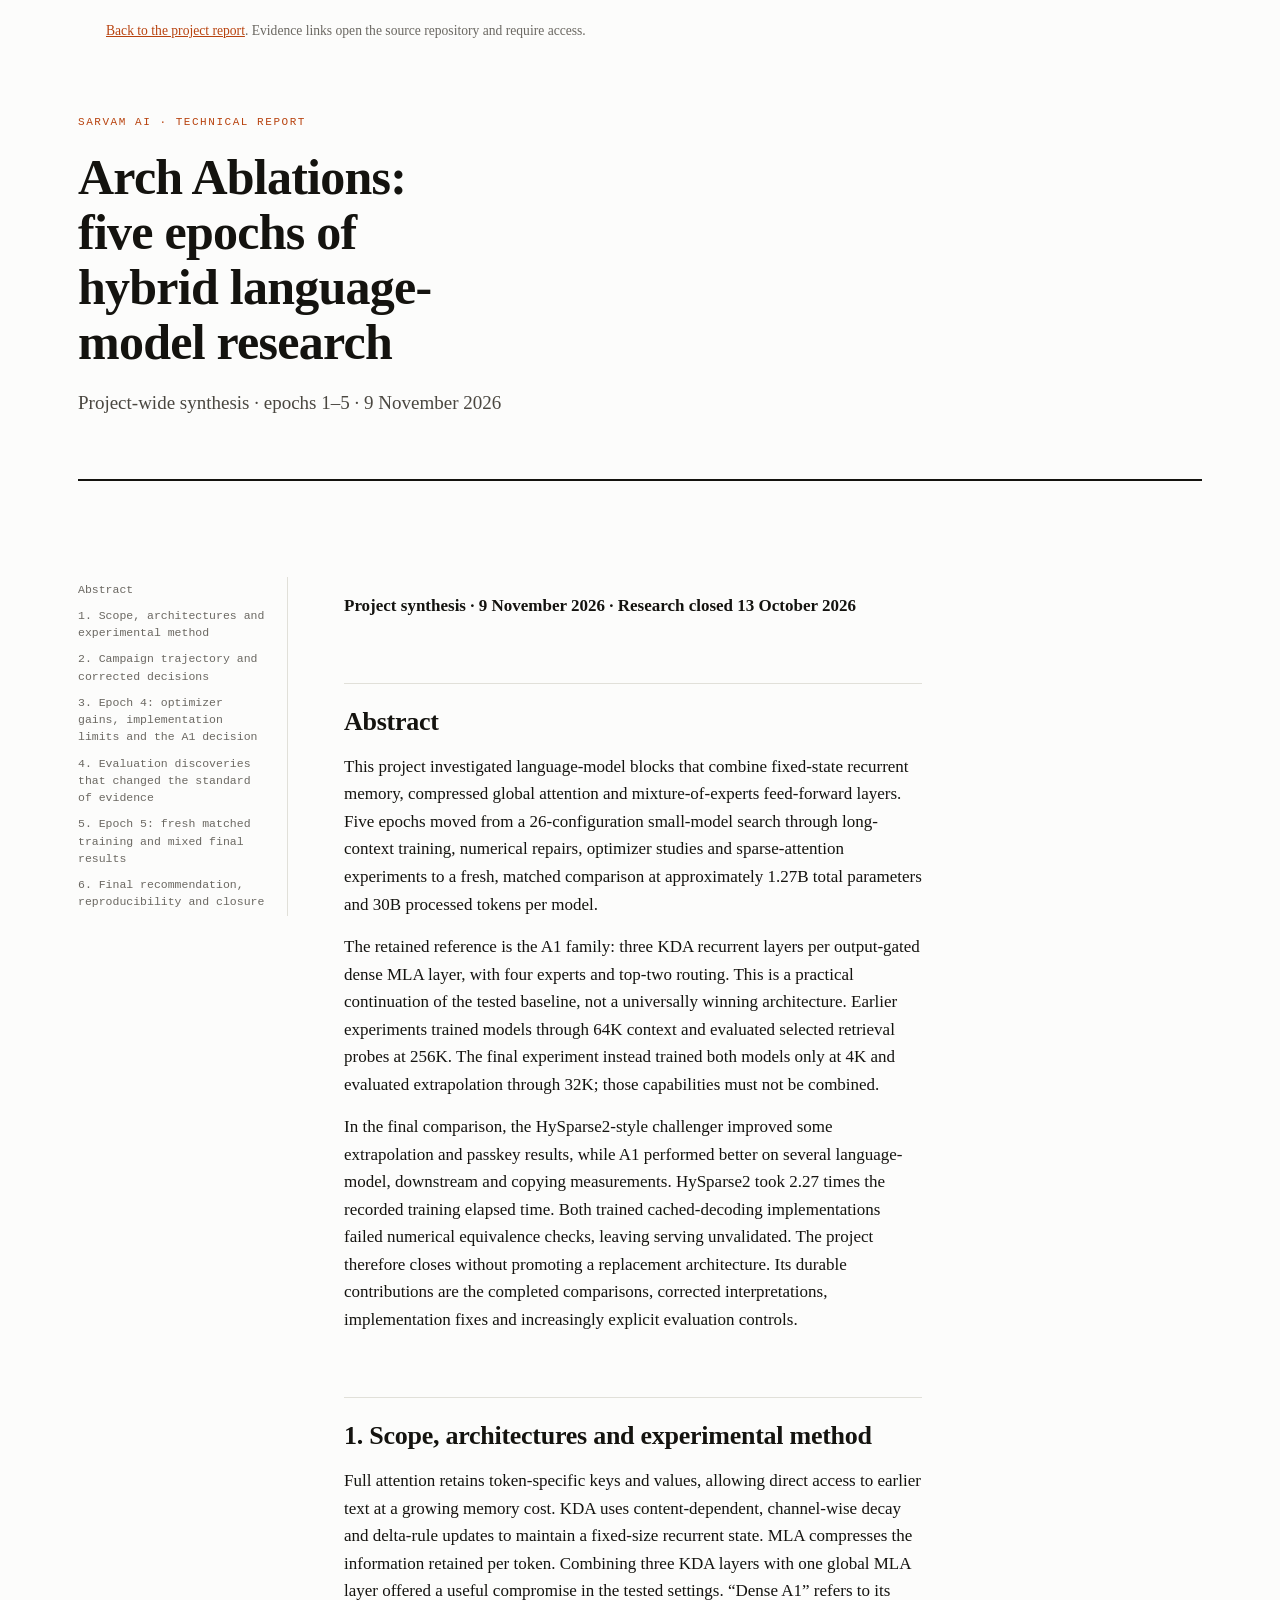
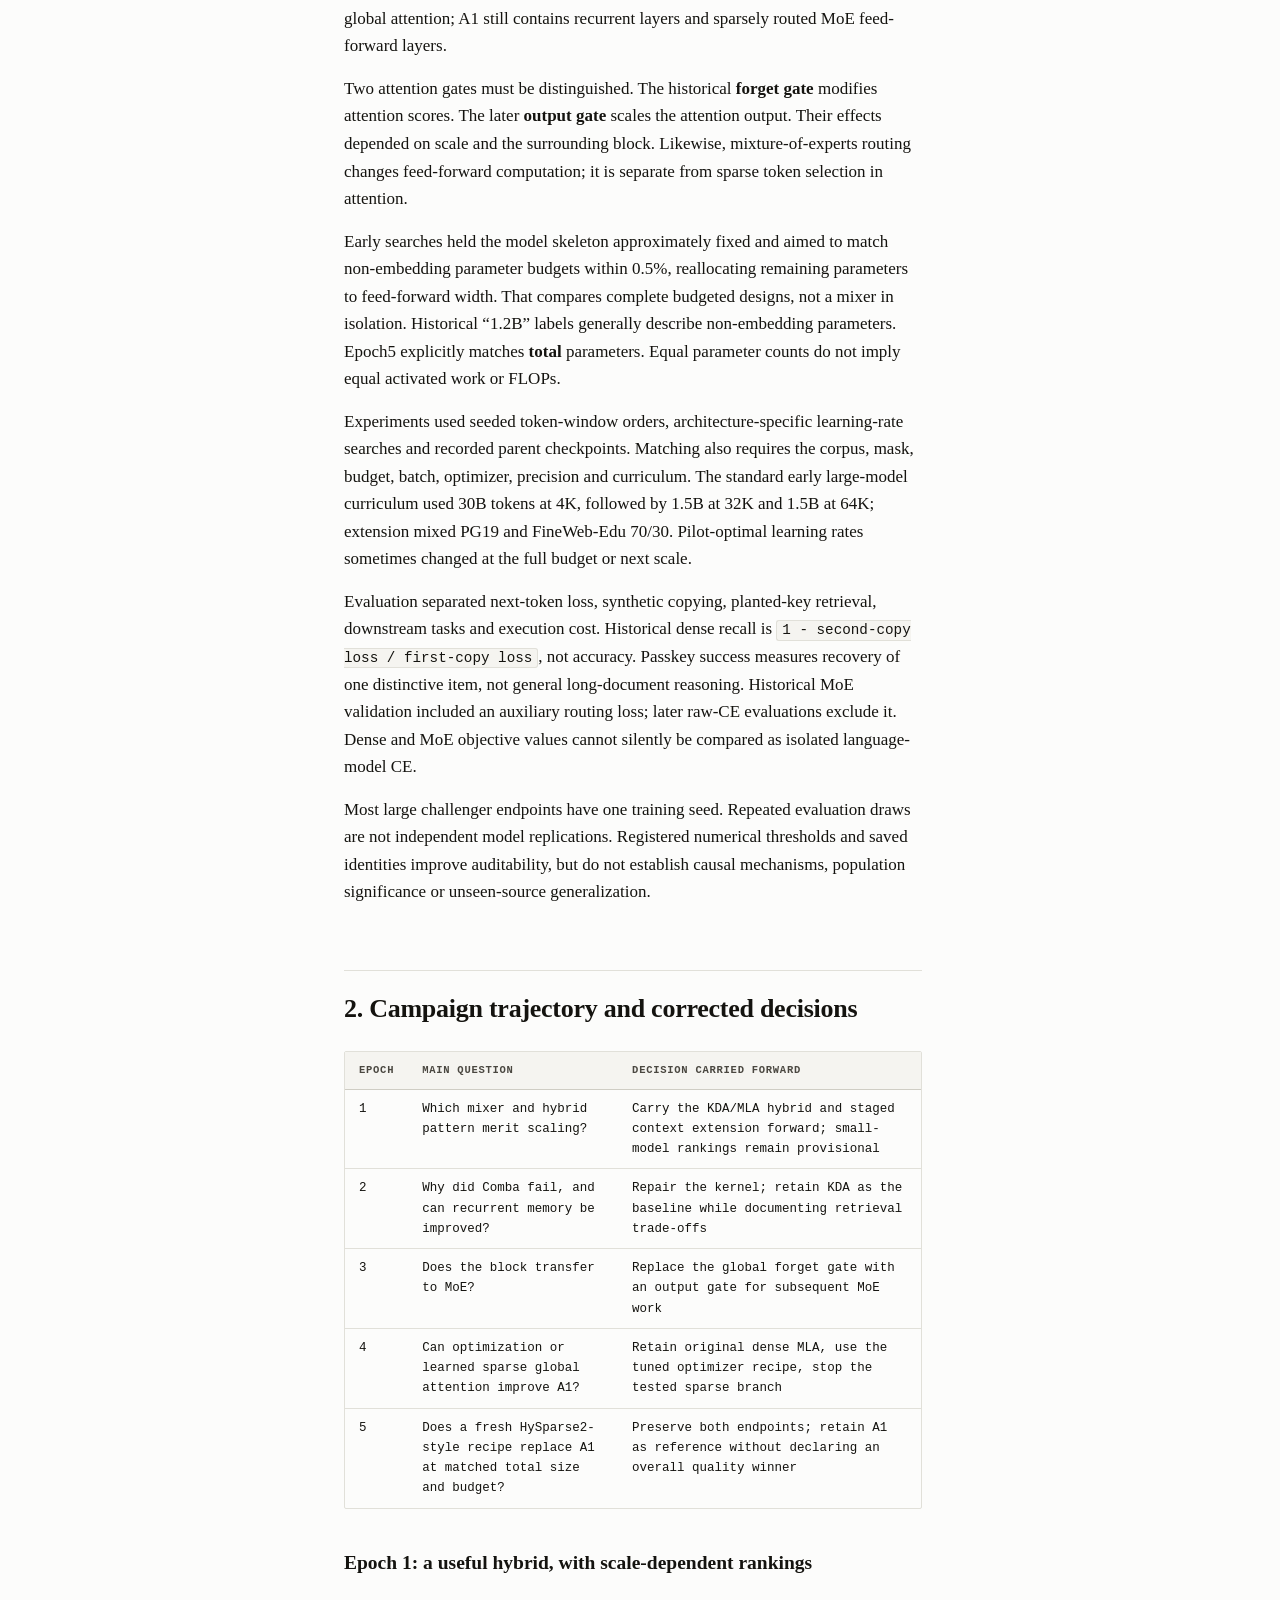
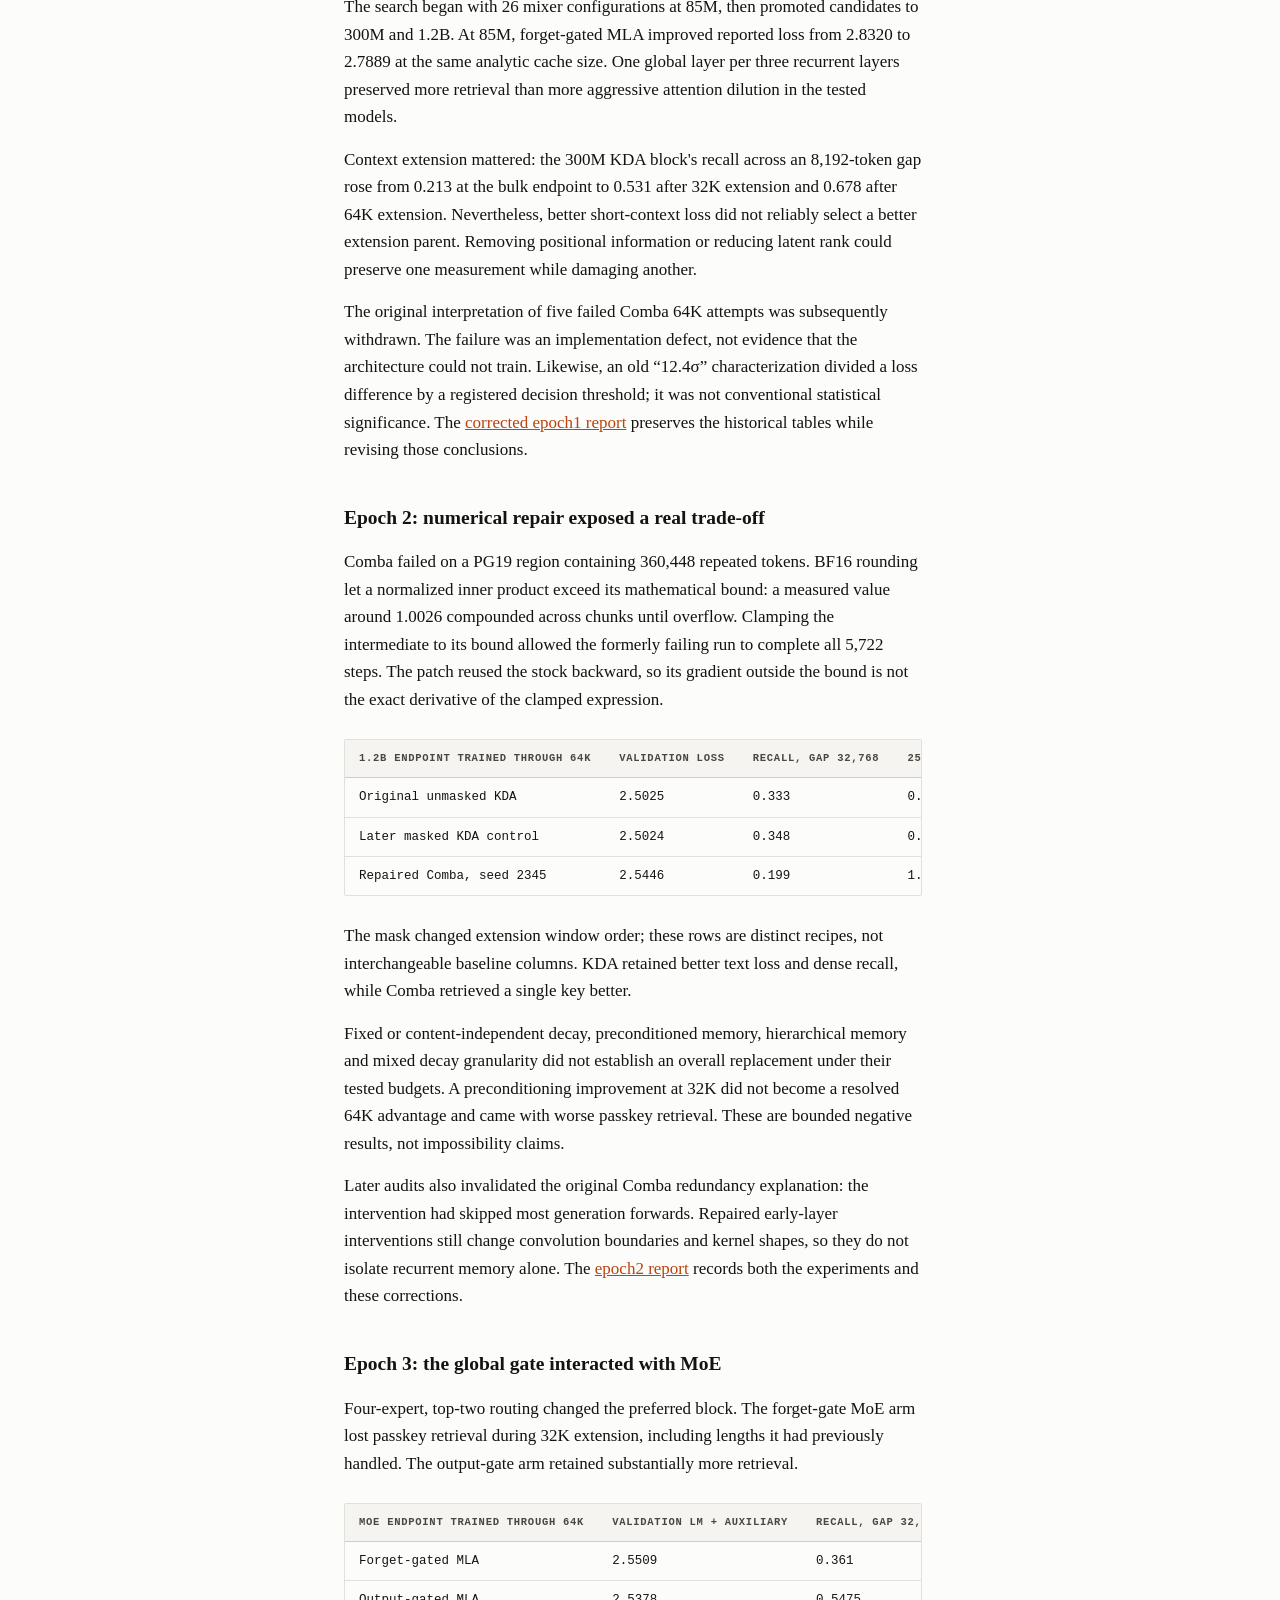
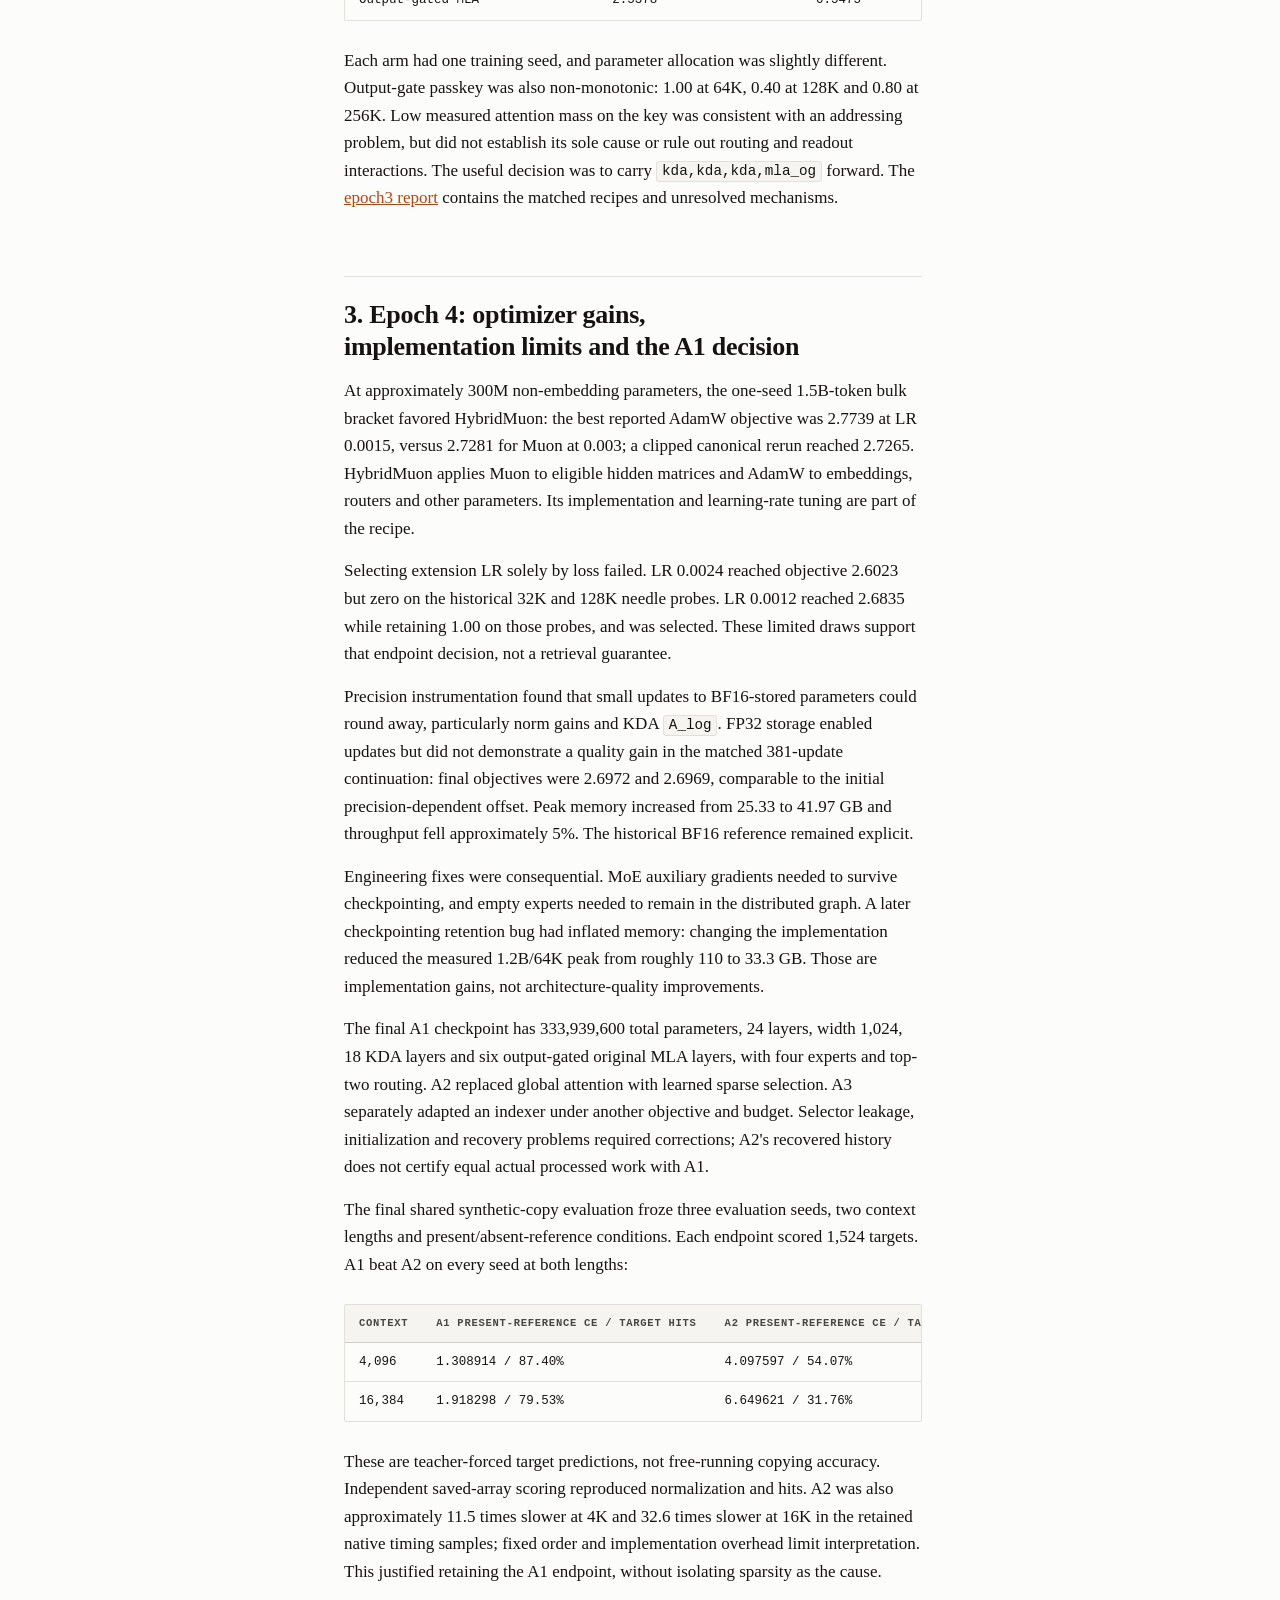
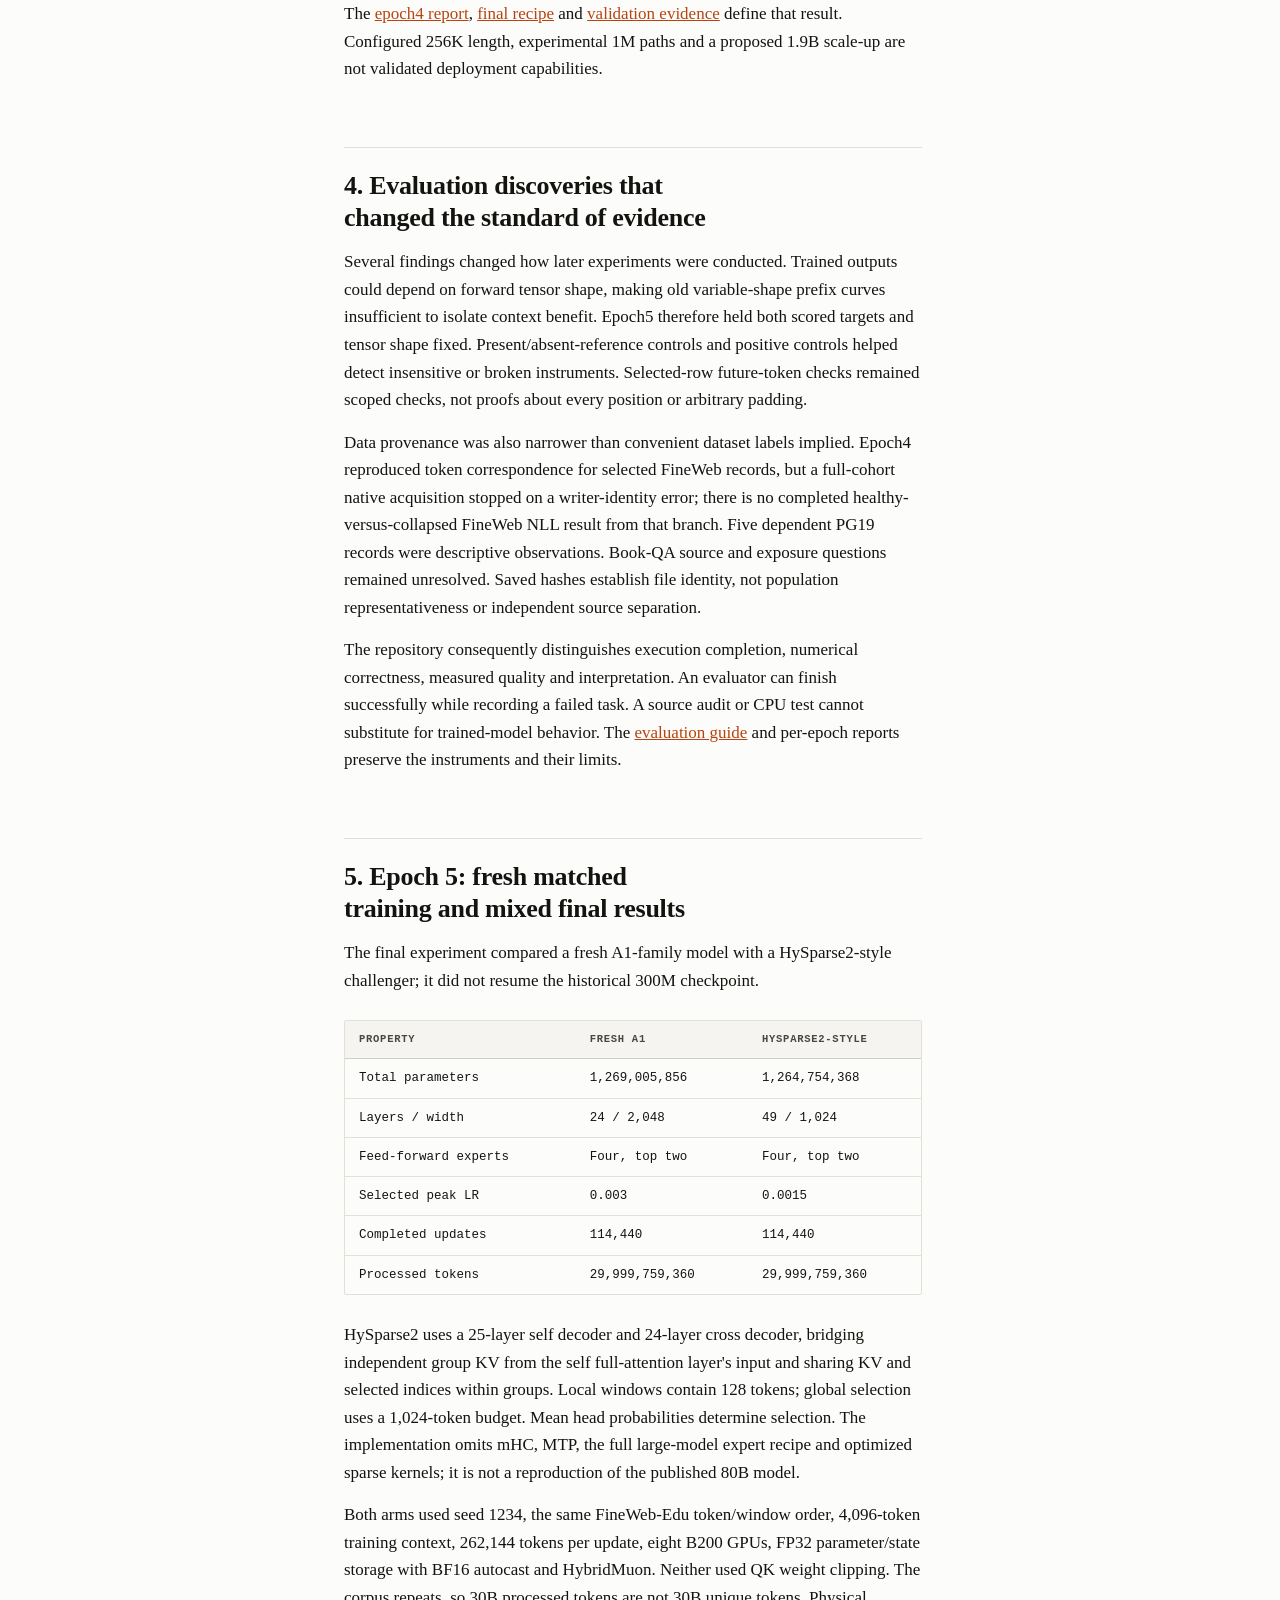
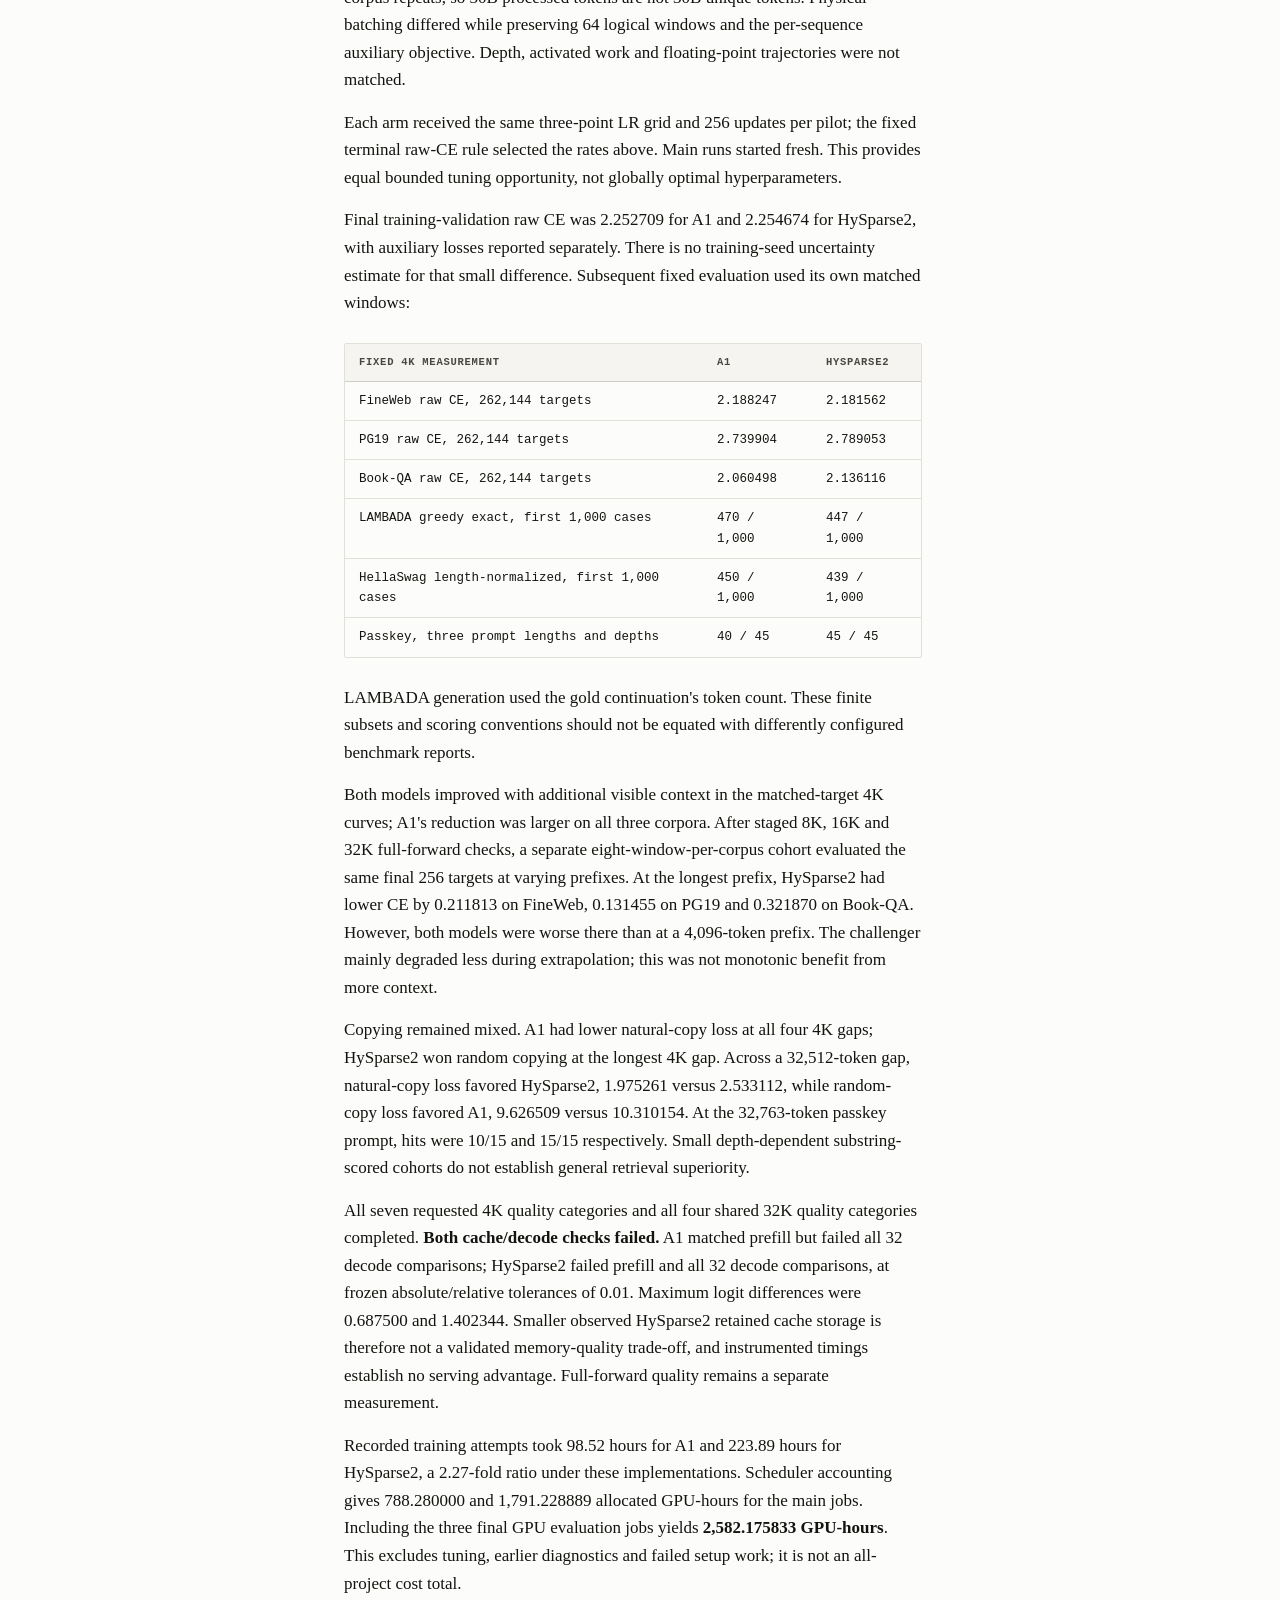
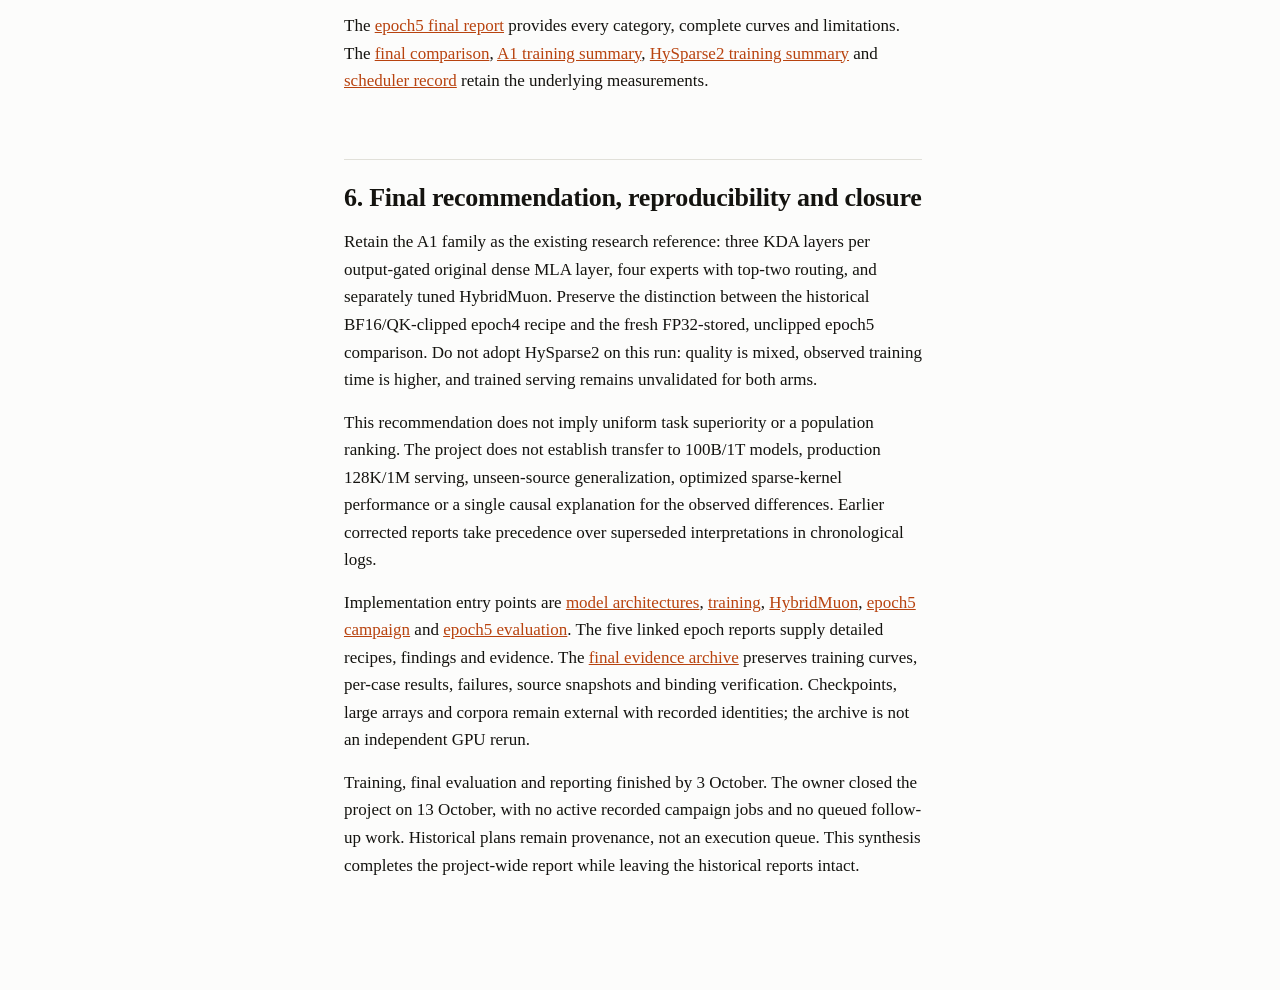
==== commit 2909b7b9: "Expand Arch Ablations into a standalone Sarvam research article" ====
--- a/report.html
+++ b/report.html
@@ -3,7 +3,7 @@
 <head>
 <meta charset="utf-8">
 <meta name="viewport" content="width=device-width, initial-scale=1">
-<title>Autoresearch: five epochs of hybrid language-model research</title>
+<title>Arch Ablations: five epochs of hybrid language-model research</title>
 <style>
 :root{
   /* Palette inherited from the figures, so page and plots read as one system.
@@ -118,8 +118,8 @@
 
 <div class="wrap">
   <header class="mast">
-    <p class="eyebrow">Autoresearch · Sarvam AI · technical report</p>
-    <h1 class="title">Autoresearch: five epochs of hybrid language-model research</h1>
+    <p class="eyebrow">Sarvam AI · technical report</p>
+    <h1 class="title">Arch Ablations: five epochs of hybrid language-model research</h1>
     <p class="standfirst">Project-wide synthesis · epochs 1–5 · 9 November 2026</p>
   </header>
   <nav class="toc"><a href="#abstract">Abstract</a><a href="#1-scope-architectures-and-experimental-method">1. Scope, architectures and experimental method</a><a href="#2-campaign-trajectory-and-corrected-decisions">2. Campaign trajectory and corrected decisions</a><a href="#3-epoch-4-optimizer-gains-implementation-limits-and-the-a1-decision">3. Epoch 4: optimizer gains, implementation limits and the A1 decision</a><a href="#4-evaluation-discoveries-that-changed-the-standard-of-evidence">4. Evaluation discoveries that changed the standard of evidence</a><a href="#5-epoch-5-fresh-matched-training-and-mixed-final-results">5. Epoch 5: fresh matched training and mixed final results</a><a href="#6-final-recommendation-reproducibility-and-closure">6. Final recommendation, reproducibility and closure</a></nav>
